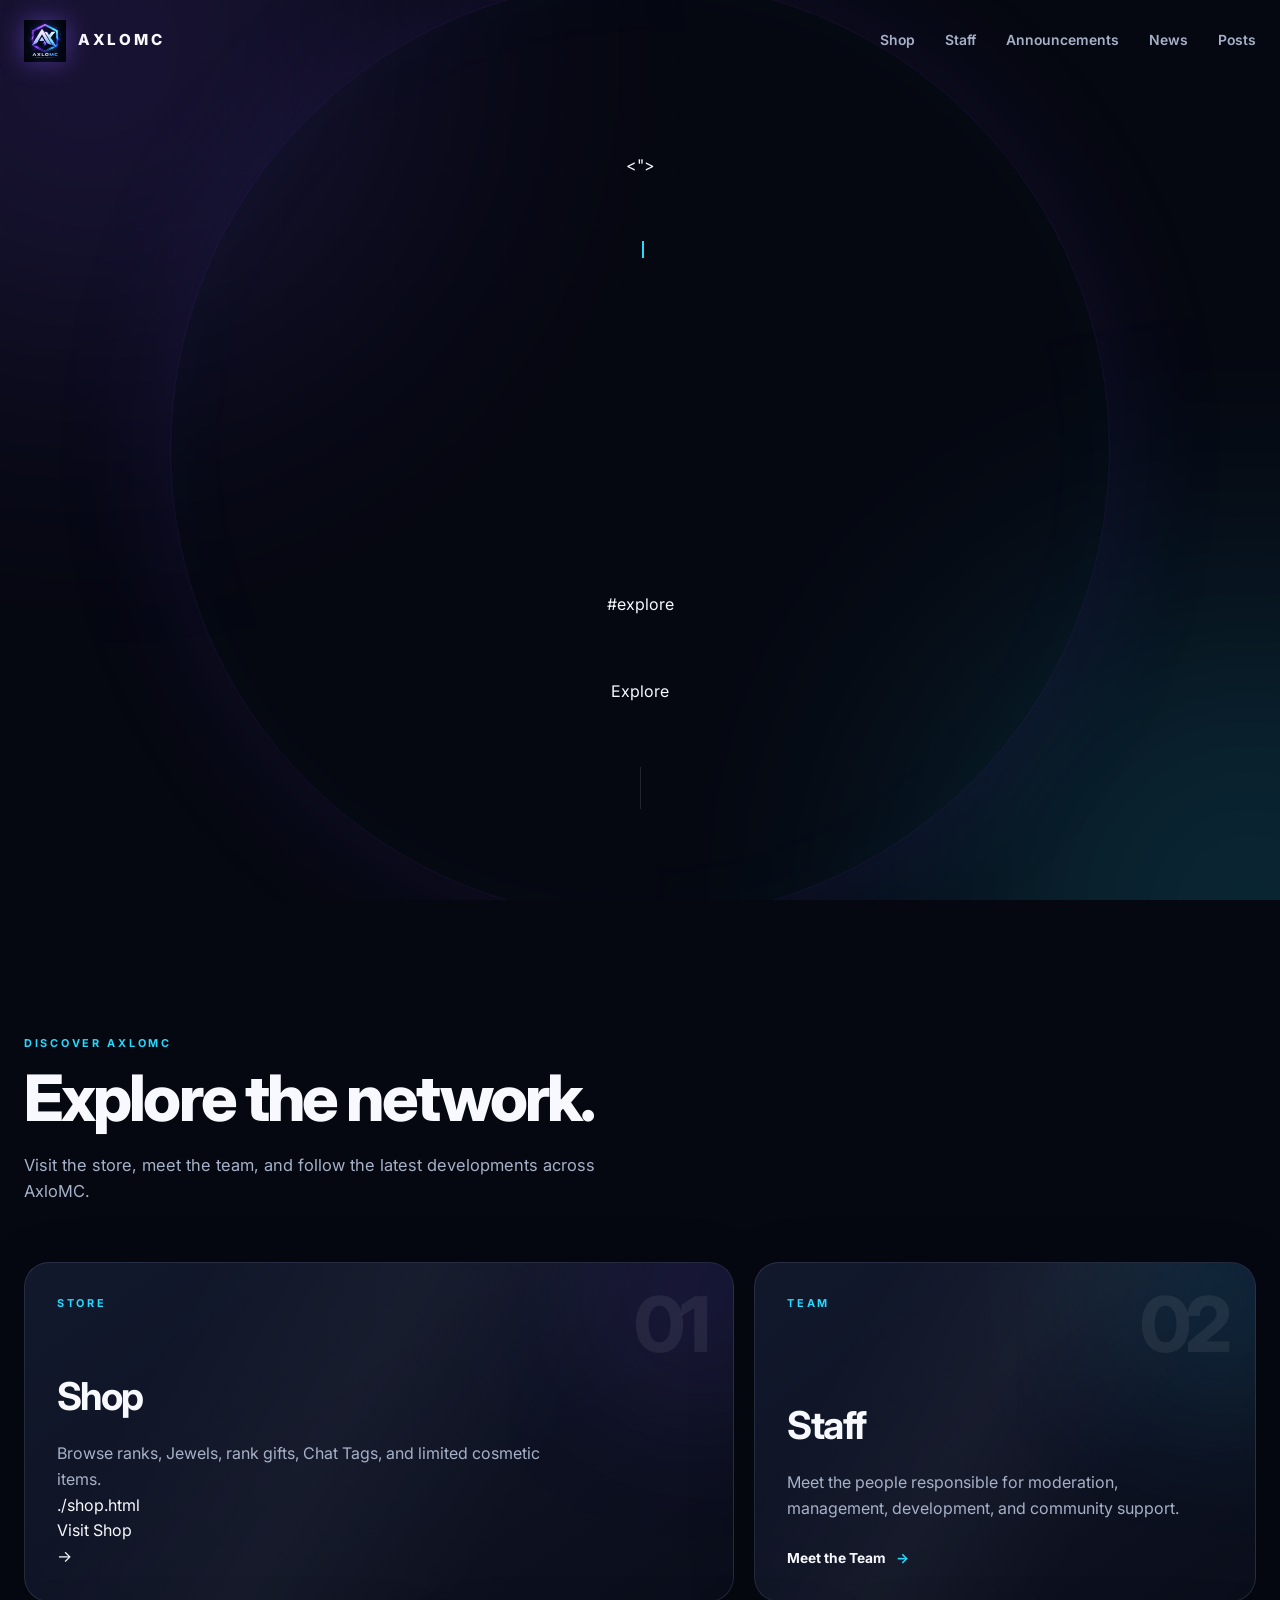
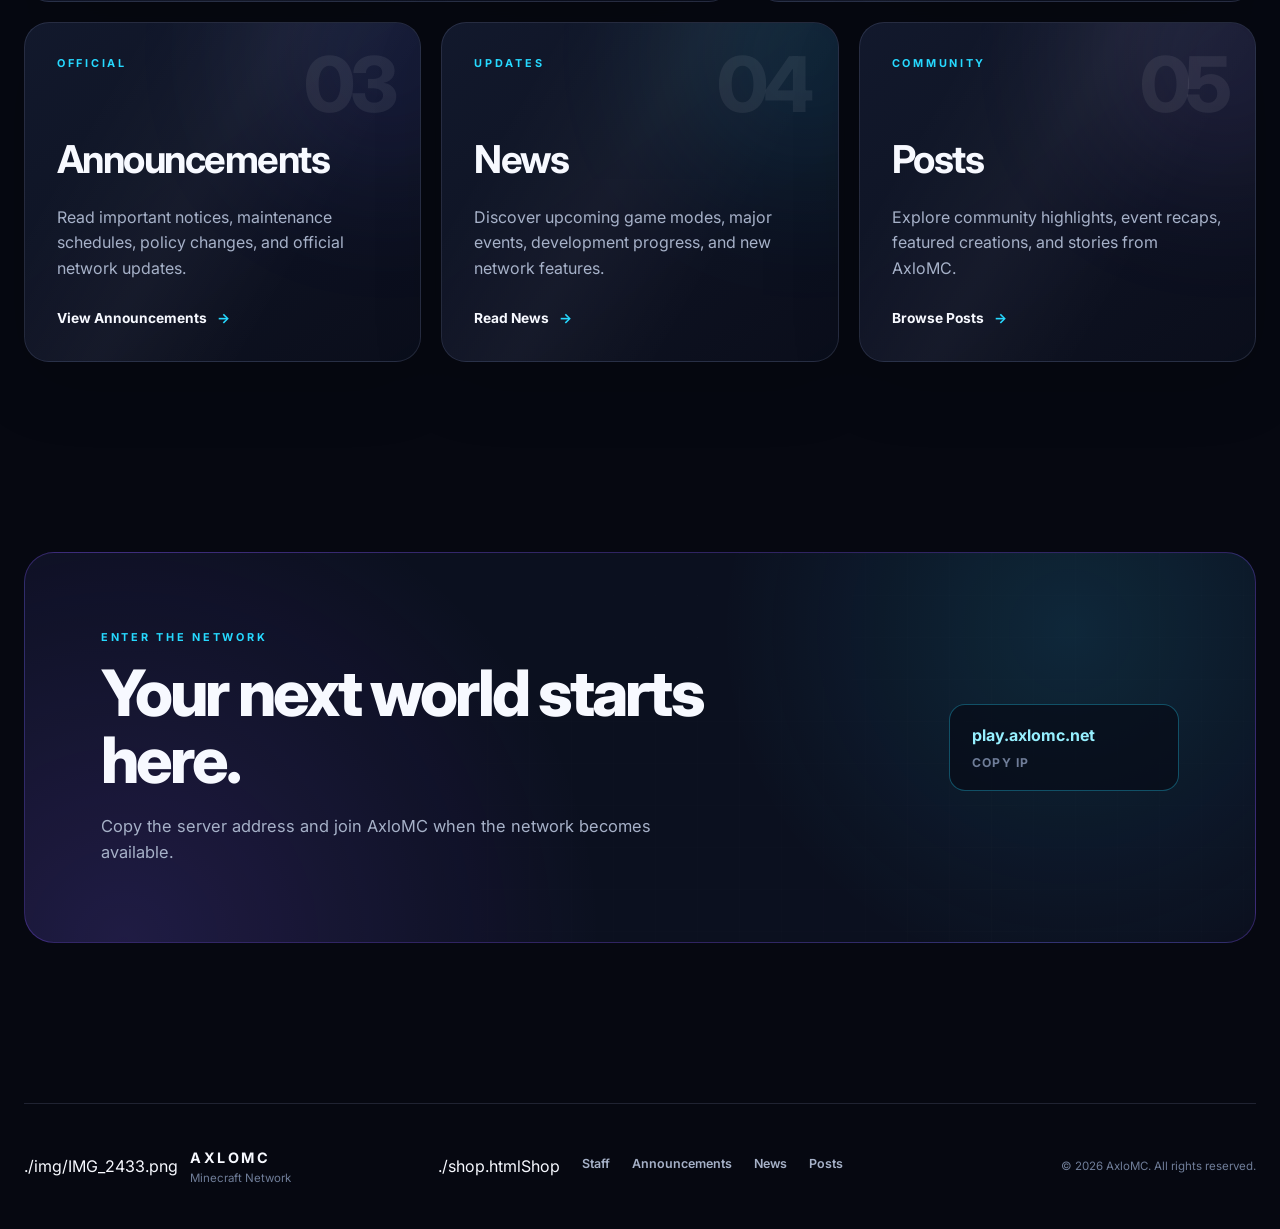
==== index.html @ ccdd3721 "Update index.html" ====
<!DOCTYPE html>
<html lang="en">
<head>
    <meta charset="UTF-8">
    <meta name="viewport" content="width=device-width, initial-scale=1.0">
    <meta name="description" content="AxloMC Minecraft Network">
    <meta name="theme-color" content="#070913">

    <title>AxloMC | Minecraft Network</title>

    <link rel="preconnect" href="https://fonts.googleapis.com">
    <link rel="preconnect" href="https://fonts.gstatic.com" crossorigin>
    <link
        href="https://fonts.googleapis.com/css2?family=Inter:wght@400;500;600;700;800&display=swap"
        rel="stylesheet"
    >

    <link rel="stylesheet" href="./style.css">
    <script src="./script.js" defer></script>
</head>

<body>
    <div class="page-background" aria-hidden="true">
        <div class="grid-background"></div>
        <div class="background-glow background-glow-purple"></div>
        <div class="background-glow background-glow-cyan"></div>
    </div>

    <header class="site-header" id="siteHeader">
        <a class="brand" href="./index.html" aria-label="AxloMC home">
            <img
                class="brand-logo"
                src="./img/IMG_2433.png"
                alt="AxloMC logo"
            >
            <span>AXLOMC</span>
        </a>

        <button
            class="menu-button"
            id="menuButton"
            type="button"
            aria-label="Open navigation"
            aria-expanded="false"
            aria-controls="mainNavigation"
        >
            <span></span>
            <span></span>
            <span></span>
        </button>

        <nav
            class="main-navigation"
            id="mainNavigation"
            aria-label="Main navigation"
        >
            <a href="./shop.html">Shop</a>
            <a href="#staff">Staff</a>
            <a href="#announcements">Announcements</a>
            <a href="#news">News</a>
            <a href="#posts">Posts</a>
        </nav>
    </header>

    <main>
        <section class="hero-section" id="home">
            <div
                class="hero-decoration hero-decoration-large"
                aria-hidden="true"
            ></div>

            <"></span>
                    <span
                        class="typewriter-cursor"
                        id="typewriterCursor"
                        aria-hidden="true"
                    ></span>
                </div>

                <div class="server-address" id="serverAddress">
                    <span>SERVER ADDRESS</span>
                    <strong>play.axlomc.net</strong>
                </div>

                <div class="hero-buttons" id="heroButtons">
                    <button
                        class="button primary-button"
                        id="copyIpButton"
                        type="button"
                    >
                        <span id="copyIpButtonText">Copy Server IP</span>
                    </button>

                    https://discord.gg/
                        Discord
                    </a>

                    https://www.youtube.com/
                        YouTube
                    </a>
                </div>

                #explore
                    <span>Explore</span>
                    <span class="scroll-line" aria-hidden="true"></span>
                </a>
            </div>
        </section>

        <section class="explore-section" id="explore">
            <div class="section-heading reveal">
                <p class="section-label">DISCOVER AXLOMC</p>
                <h2>Explore the network.</h2>
                <p>
                    Visit the store, meet the team, and follow the latest
                    developments across AxloMC.
                </p>
            </div>

            <div class="card-grid">
                <article class="feature-card shop-card reveal" id="shop">
                    <span class="card-number">01</span>

                    <div class="card-content">
                        <p class="card-label">STORE</p>
                        <h3>Shop</h3>

                        <p>
                            Browse ranks, Jewels, rank gifts, Chat Tags,
                            and limited cosmetic items.
                        </p>

                        ./shop.html
                            <span>Visit Shop</span>
                            <span aria-hidden="true">→</span>
                        </a>
                    </div>
                </article>

                <article class="feature-card staff-card reveal" id="staff">
                    <span class="card-number">02</span>

                    <div class="card-content">
                        <p class="card-label">TEAM</p>
                        <h3>Staff</h3>

                        <p>
                            Meet the people responsible for moderation,
                            management, development, and community support.
                        </p>

                        <a class="card-link" href="#">
                            <span>Meet the Team</span>
                            <span aria-hidden="true">→</span>
                        </a>
                    </div>
                </article>

                <article
                    class="feature-card announcement-card reveal"
                    id="announcements"
                >
                    <span class="card-number">03</span>

                    <div class="card-content">
                        <p class="card-label">OFFICIAL</p>
                        <h3>Announcements</h3>

                        <p>
                            Read important notices, maintenance schedules,
                            policy changes, and official network updates.
                        </p>

                        <a class="card-link" href="#">
                            <span>View Announcements</span>
                            <span aria-hidden="true">→</span>
                        </a>
                    </div>
                </article>

                <article class="feature-card news-card reveal" id="news">
                    <span class="card-number">04</span>

                    <div class="card-content">
                        <p class="card-label">UPDATES</p>
                        <h3>News</h3>

                        <p>
                            Discover upcoming game modes, major events,
                            development progress, and new network features.
                        </p>

                        <a class="card-link" href="#">
                            <span>Read News</span>
                            <span aria-hidden="true">→</span>
                        </a>
                    </div>
                </article>

                <article class="feature-card posts-card reveal" id="posts">
                    <span class="card-number">05</span>

                    <div class="card-content">
                        <p class="card-label">COMMUNITY</p>
                        <h3>Posts</h3>

                        <p>
                            Explore community highlights, event recaps,
                            featured creations, and stories from AxloMC.
                        </p>

                        <a class="card-link" href="#">
                            <span>Browse Posts</span>
                            <span aria-hidden="true">→</span>
                        </a>
                    </div>
                </article>
            </div>
        </section>

        <section class="join-section">
            <div class="join-panel reveal">
                <div class="join-content">
                    <p class="section-label">ENTER THE NETWORK</p>

                    <h2>Your next world starts here.</h2>

                    <p>
                        Copy the server address and join AxloMC when the
                        network becomes available.
                    </p>
                </div>

                <button
                    class="join-copy-button"
                    id="joinCopyButton"
                    type="button"
                >
                    <span class="join-address">play.axlomc.net</span>
                    <span class="join-copy-label" id="joinCopyLabel">
                        Copy IP
                    </span>
                </button>
            </div>
        </section>
    </main>

    <footer class="site-footer">
        <div class="footer-brand">
            ./img/IMG_2433.png

            <div>
                <strong>AXLOMC</strong>
                <span>Minecraft Network</span>
            </div>
        </div>

        <nav
            class="footer-navigation"
            aria-label="Footer navigation"
        >
            ./shop.htmlShop</a>
            <a href="#">Staff</a>
            <a href="#">Announcements</a>
            <a href="#">News</a>
            <a href="#">Posts</a>
        </nav>

        <p class="copyright">
            © <span id="currentYear"></span> AxloMC. All rights reserved.
        </p>
    </footer>

    <div
        class="toast"
        id="toast"
        role="status"
        aria-live="polite"
        aria-atomic="true"
    >
        Server IP copied.
    </div>
</body>
</html>
---- style.css ----
:root {
    --background: #060811;
    --surface: rgba(14, 19, 35, 0.78);
    --border: rgba(166, 181, 220, 0.16);
    --border-bright: rgba(139, 99, 255, 0.58);
    --text: #f7f9ff;
    --text-secondary: #a6b1c8;
    --text-muted: #6f7d98;
    --purple: #8658ff;
    --purple-light: #b197ff;
    --cyan: #26d9ff;
    --cyan-light: #96f0ff;
    --success: #76efc1;
    --header-height: 82px;
    --content-width: 1240px;
    --transition: 220ms ease;
}

* {
    box-sizing: border-box;
    margin: 0;
    padding: 0;
}

html {
    scroll-behavior: smooth;
    scroll-padding-top: calc(var(--header-height) + 24px);
}

body {
    min-width: 320px;
    min-height: 100vh;
    overflow-x: hidden;
    color: var(--text);
    background: var(--background);
    font-family: "Inter", system-ui, -apple-system, BlinkMacSystemFont, "Segoe UI", sans-serif;
    line-height: 1.6;
    text-rendering: optimizeLegibility;
    -webkit-font-smoothing: antialiased;
}

body.menu-open {
    overflow: hidden;
}

a {
    color: inherit;
    text-decoration: none;
}

button {
    color: inherit;
    font: inherit;
}

button,
a {
    -webkit-tap-highlight-color: transparent;
}

img {
    display: block;
    max-width: 100%;
}

.page-background {
    position: fixed;
    inset: 0;
    z-index: -10;
    overflow: hidden;
    pointer-events: none;
}

.grid-background {
    position: absolute;
    inset: 0;
    opacity: 0.17;
    background-image:
        linear-gradient(
            rgba(255, 255, 255, 0.035) 1px,
            transparent 1px
        ),
        linear-gradient(
            90deg,
            rgba(255, 255, 255, 0.035) 1px,
            transparent 1px
        );
    background-size: 56px 56px;
    mask-image: linear-gradient(to bottom, black, transparent 95%);
    -webkit-mask-image: linear-gradient(to bottom, black, transparent 95%);
}

.background-glow {
    position: absolute;
    width: 620px;
    height: 620px;
    border-radius: 50%;
    opacity: 0.17;
    filter: blur(140px);
}

.background-glow-purple {
    top: -260px;
    left: -220px;
    background: var(--purple);
}

.background-glow-cyan {
    right: -280px;
    bottom: -320px;
    background: var(--cyan);
}

.site-header {
    position: fixed;
    top: 0;
    left: 0;
    z-index: 1000;
    width: 100%;
    height: var(--header-height);
    display: flex;
    align-items: center;
    justify-content: space-between;
    padding-right: max(24px, calc((100vw - var(--content-width)) / 2));
    padding-left: max(24px, calc((100vw - var(--content-width)) / 2));
    border-bottom: 1px solid transparent;
    transition:
        height var(--transition),
        background-color var(--transition),
        border-color var(--transition);
}

.site-header.scrolled {
    height: 70px;
    border-bottom-color: var(--border);
    background: rgba(6, 8, 17, 0.82);
    backdrop-filter: blur(20px);
    -webkit-backdrop-filter: blur(20px);
}

.brand {
    display: inline-flex;
    align-items: center;
    gap: 12px;
    font-size: 0.95rem;
    font-weight: 800;
    letter-spacing: 0.18em;
}

.brand-logo {
    width: 42px;
    height: 42px;
    object-fit: contain;
    filter: drop-shadow(0 0 12px rgba(134, 88, 255, 0.45));
}

.main-navigation {
    display: flex;
    align-items: center;
    gap: 30px;
}

.main-navigation a {
    position: relative;
    color: var(--text-secondary);
    font-size: 0.87rem;
    font-weight: 600;
    transition: color var(--transition);
}

.main-navigation a::after {
    content: "";
    position: absolute;
    right: 0;
    bottom: -8px;
    left: 0;
    height: 1px;
    background: linear-gradient(90deg, var(--purple), var(--cyan));
    transform: scaleX(0);
    transform-origin: right;
    transition: transform var(--transition);
}

.main-navigation a:hover,
.main-navigation a:focus-visible {
    color: var(--text);
}

.main-navigation a:hover::after,
.main-navigation a:focus-visible::after {
    transform: scaleX(1);
    transform-origin: left;
}

.menu-button {
    display: none;
    width: 44px;
    height: 44px;
    align-items: center;
    justify-content: center;
    flex-direction: column;
    gap: 6px;
    border: 1px solid var(--border);
    border-radius: 12px;
    background: rgba(14, 19, 34, 0.82);
    cursor: pointer;
}

.menu-button span {
    width: 19px;
    height: 1px;
    background: currentColor;
    transition:
        transform var(--transition),
        opacity var(--transition);
}

.menu-button.active span:nth-child(1) {
    transform: translateY(7px) rotate(45deg);
}

.menu-button.active span:nth-child(2) {
    opacity: 0;
}

.menu-button.active span:nth-child(3) {
    transform: translateY(-7px) rotate(-45deg);
}

.hero-section {
    position: relative;
    min-height: 100svh;
    display: grid;
    place-items: center;
    overflow: hidden;
    padding: calc(var(--header-height) + 40px) 24px 60px;
}

.hero-decoration {
    position: absolute;
    top: 50%;
    left: 50%;
    aspect-ratio: 1;
    border-radius: 50%;
    transform: translate(-50%, -50%);
    pointer-events: none;
}

.hero-decoration-large {
    width: min(940px, 90vw);
    border: 1px solid rgba(134, 88, 255, 0.1);
    box-shadow:
        0 0 120px rgba(83, 55, 185, 0.15),
        inset 0 0 100px rgba(38, 217, 255, 0.025);
}

.hero-decoration-small {
    width: min(650px, 72vw);
    border: 1px solid rgba(38, 217, 255, 0.08);
}

.hero-content {
    position: relative;
    z-index: 2;
    width: min(920px, 100%);
    display: flex;
    align-items: center;
    flex-direction: column;
    text-align: center;
}

.hero-logo {
    width: clamp(170px, 24vw, 270px);
    max-height: 270px;
    margin-bottom: 24px;
    object-fit: contain;
    opacity: 0;
    transform: translateY(24px) scale(0.92);
    filter:
        drop-shadow(0 0 24px rgba(134, 88, 255, 0.32))
        drop-shadow(0 0 58px rgba(38, 217, 255, 0.12));
    animation: logo-entrance 1.1s 0.15s cubic-bezier(0.16, 1, 0.3, 1) forwards;
}

@keyframes logo-entrance {
    to {
        opacity: 1;
        transform: translateY(0) scale(1);
    }
}

.hero-label {
    margin-bottom: 12px;
    color: var(--cyan-light);
    font-size: 0.72rem;
    font-weight: 700;
    letter-spacing: 0.4em;
    opacity: 0;
    transform: translateY(18px);
    animation: fade-up 0.8s 0.6s forwards;
}

.hero-content h1 {
    color: transparent;
    background: linear-gradient(
        105deg,
        #ffffff 12%,
        #c9b8ff 48%,
        #8feeff 88%
    );
    background-clip: text;
    -webkit-background-clip: text;
    font-size: clamp(3.5rem, 10vw, 7.5rem);
    font-weight: 800;
    letter-spacing: clamp(0.08em, 1.3vw, 0.18em);
    line-height: 0.95;
    opacity: 0;
    transform: translateY(18px);
    animation: fade-up 0.85s 0.72s forwards;
}

@keyframes fade-up {
    to {
        opacity: 1;
        transform: translateY(0);
    }
}

.typewriter {
    min-height: 38px;
    margin-top: 28px;
    color: var(--text-secondary);
    font-size: clamp(1rem, 2.3vw, 1.35rem);
    font-weight: 500;
    letter-spacing: 0.025em;
}

.typewriter-cursor {
    display: inline-block;
    width: 2px;
    height: 1.1em;
    margin-left: 5px;
    vertical-align: -0.12em;
    background: var(--cyan);
    animation: cursor-blink 0.78s steps(1) infinite;
}

.typewriter-cursor.hidden {
    display: none;
}

@keyframes cursor-blink {
    50% {
        opacity: 0;
    }
}

.server-address {
    display: flex;
    align-items: center;
    gap: 12px;
    margin-top: 26px;
    padding: 10px 16px;
    border: 1px solid var(--border);
    border-radius: 999px;
    background: rgba(13, 18, 32, 0.64);
    opacity: 0;
    transform: translateY(18px);
    transition:
        opacity 700ms ease,
        transform 700ms ease;
}

.server-address.visible {
    opacity: 1;
    transform: translateY(0);
}

.server-address span {
    color: var(--text-muted);
    font-size: 0.63rem;
    font-weight: 700;
    letter-spacing: 0.16em;
}

.server-address strong {
    color: var(--cyan-light);
    font-size: 0.84rem;
    letter-spacing: 0.05em;
}

.hero-buttons {
    display: flex;
    flex-wrap: wrap;
    justify-content: center;
    gap: 13px;
    margin-top: 28px;
    opacity: 0;
    transform: translateY(24px) scale(0.97);
    transition:
        opacity 750ms ease,
        transform 750ms cubic-bezier(0.16, 1, 0.3, 1);
}

.hero-buttons.visible {
    opacity: 1;
    transform: translateY(0) scale(1);
}

.button {
    min-width: 150px;
    min-height: 50px;
    display: inline-flex;
    align-items: center;
    justify-content: center;
    padding: 13px 24px;
    border: 1px solid transparent;
    border-radius: 13px;
    font-size: 0.88rem;
    font-weight: 700;
    letter-spacing: 0.025em;
    cursor: pointer;
    transition:
        transform var(--transition),
        border-color var(--transition),
        background var(--transition),
        box-shadow var(--transition);
}

.button:hover {
    transform: translateY(-3px);
}

.button:active {
    transform: translateY(-1px) scale(0.98);
}

.primary-button {
    background: linear-gradient(
        125deg,
        var(--purple),
        #6b78ff 55%,
        var(--cyan)
    );
    box-shadow:
        0 12px 36px rgba(97, 72, 225, 0.24),
        inset 0 1px 0 rgba(255, 255, 255, 0.2);
}

.primary-button:hover {
    box-shadow:
        0 16px 42px rgba(97, 72, 225, 0.36),
        0 0 26px rgba(38, 217, 255, 0.12);
}

.primary-button.copied {
    color: #061810;
    background: linear-gradient(125deg, #2cbf91, var(--success));
}

.secondary-button {
    border-color: var(--border);
    background: rgba(14, 19, 34, 0.7);
    backdrop-filter: blur(12px);
    -webkit-backdrop-filter: blur(12px);
}

.secondary-button:hover {
    border-color: rgba(134, 88, 255, 0.55);
    background: rgba(24, 30, 52, 0.88);
    box-shadow: 0 12px 38px rgba(67, 43, 148, 0.16);
}

.scroll-indicator {
    display: flex;
    align-items: center;
    flex-direction: column;
    gap: 10px;
    margin-top: 54px;
    color: var(--text-muted);
    font-size: 0.65rem;
    font-weight: 700;
    letter-spacing: 0.25em;
    text-transform: uppercase;
    opacity: 0;
    transform: translateY(18px);
    animation: fade-up 0.8s 3.8s forwards;
}

.scroll-line {
    position: relative;
    width: 1px;
    height: 42px;
    overflow: hidden;
    background: rgba(255, 255, 255, 0.12);
}

.scroll-line::after {
    content: "";
    position: absolute;
    top: -100%;
    left: 0;
    width: 100%;
    height: 70%;
    background: linear-gradient(
        to bottom,
        transparent,
        var(--cyan),
        transparent
    );
    animation: scroll-line 1.8s ease-in-out infinite;
}

@keyframes scroll-line {
    to {
        top: 150%;
    }
}

.explore-section,
.join-section {
    width: min(var(--content-width), calc(100% - 48px));
    margin: 0 auto;
    padding: 120px 0;
}

.explore-section {
    padding-top: 135px;
}

.section-heading {
    max-width: 700px;
    margin-bottom: 58px;
}

.section-label,
.card-label {
    color: var(--cyan);
    font-size: 0.68rem;
    font-weight: 700;
    letter-spacing: 0.25em;
}

.section-heading h2,
.join-content h2 {
    margin-top: 12px;
    font-size: clamp(2.3rem, 5vw, 4.5rem);
    font-weight: 800;
    letter-spacing: -0.045em;
    line-height: 1.05;
}

.section-heading > p:last-child,
.join-content > p:last-child {
    max-width: 620px;
    margin-top: 20px;
    color: var(--text-secondary);
    font-size: 1.03rem;
}

.card-grid {
    display: grid;
    grid-template-columns: repeat(12, 1fr);
    gap: 20px;
}

.feature-card {
    position: relative;
    min-height: 340px;
    display: flex;
    overflow: hidden;
    padding: 32px;
    border: 1px solid var(--border);
    border-radius: 25px;
    background:
        linear-gradient(
            145deg,
            rgba(20, 27, 49, 0.8),
            rgba(10, 14, 27, 0.85)
        ),
        var(--surface);
    box-shadow: 0 20px 70px rgba(0, 0, 0, 0.16);
    transition:
        transform 350ms cubic-bezier(0.16, 1, 0.3, 1),
        border-color 350ms ease,
        box-shadow 350ms ease;
}

.feature-card::before {
    content: "";
    position: absolute;
    top: -80px;
    right: -80px;
    width: 220px;
    height: 220px;
    border-radius: 50%;
    background: var(--card-glow, var(--purple));
    filter: blur(85px);
    opacity: 0.15;
    transition:
        opacity 350ms ease,
        transform 350ms ease;
}

.feature-card::after {
    content: "";
    position: absolute;
    inset: 0;
    border-radius: inherit;
    background: linear-gradient(
        120deg,
        transparent 20%,
        rgba(255, 255, 255, 0.035),
        transparent 70%
    );
    pointer-events: none;
}

.feature-card:hover {
    transform: translateY(-8px);
    border-color: var(--border-bright);
    box-shadow:
        0 30px 90px rgba(0, 0, 0, 0.24),
        0 0 36px rgba(105, 69, 224, 0.1);
}

.feature-card:hover::before {
    opacity: 0.25;
    transform: scale(1.15);
}

.shop-card {
    --card-glow: var(--purple);
    grid-column: span 7;
}

.staff-card {
    --card-glow: var(--cyan);
    grid-column: span 5;
}

.announcement-card {
    --card-glow: #6f79ff;
    grid-column: span 4;
}

.news-card {
    --card-glow: var(--cyan);
    grid-column: span 4;
}

.posts-card {
    --card-glow: var(--purple-light);
    grid-column: span 4;
}

.card-number {
    position: absolute;
    top: 24px;
    right: 28px;
    color: rgba(255, 255, 255, 0.07);
    font-size: 4.8rem;
    font-weight: 800;
    letter-spacing: -0.07em;
    line-height: 1;
}

.card-content {
    position: relative;
    z-index: 1;
    width: 100%;
    display: flex;
    align-items: flex-start;
    flex-direction: column;
}

.card-content h3 {
    margin-top: auto;
    font-size: clamp(1.8rem, 3vw, 2.6rem);
    letter-spacing: -0.04em;
}

.card-content > p:not(.card-label) {
    max-width: 500px;
    margin-top: 14px;
    color: var(--text-secondary);
}

.card-link {
    display: inline-flex;
    align-items: center;
    gap: 10px;
    margin-top: 26px;
    font-size: 0.86rem;
    font-weight: 700;
}

.card-link span:last-child {
    color: var(--cyan);
    transition: transform var(--transition);
}

.card-link:hover span:last-child {
    transform: translateX(5px);
}

.join-section {
    padding-top: 70px;
}

.join-panel {
    position: relative;
    display: flex;
    align-items: center;
    justify-content: space-between;
    gap: 50px;
    overflow: hidden;
    padding: clamp(36px, 7vw, 76px);
    border: 1px solid rgba(134, 88, 255, 0.3);
    border-radius: 30px;
    background:
        radial-gradient(
            circle at 85% 20%,
            rgba(38, 217, 255, 0.12),
            transparent 32%
        ),
        radial-gradient(
            circle at 8% 100%,
            rgba(134, 88, 255, 0.17),
            transparent 40%
        ),
        rgba(13, 18, 34, 0.88);
}

.join-panel::before {
    content: "";
    position: absolute;
    inset: 0;
    opacity: 0.12;
    background-image:
        linear-gradient(
            rgba(255, 255, 255, 0.09) 1px,
            transparent 1px
        ),
        linear-gradient(
            90deg,
            rgba(255, 255, 255, 0.09) 1px,
            transparent 1px
        );
    background-size: 42px 42px;
    mask-image: linear-gradient(90deg, transparent, black);
    -webkit-mask-image: linear-gradient(90deg, transparent, black);
}

.join-content,
.join-copy-button {
    position: relative;
    z-index: 1;
}

.join-content {
    max-width: 690px;
}

.join-copy-button {
    min-width: 230px;
    display: flex;
    align-items: flex-start;
    flex-direction: column;
    gap: 4px;
    padding: 18px 22px;
    border: 1px solid rgba(38, 217, 255, 0.32);
    border-radius: 16px;
    background: rgba(7, 12, 24, 0.72);
    cursor: pointer;
    transition:
        transform var(--transition),
        border-color var(--transition),
        box-shadow var(--transition);
}

.join-copy-button:hover {
    transform: translateY(-4px);
    border-color: var(--cyan);
    box-shadow: 0 18px 50px rgba(38, 217, 255, 0.1);
}

.join-address {
    color: var(--cyan-light);
    font-size: 1rem;
    font-weight: 700;
}

.join-copy-label {
    color: var(--text-muted);
    font-size: 0.76rem;
    font-weight: 700;
    letter-spacing: 0.1em;
    text-transform: uppercase;
}

.site-footer {
    width: min(var(--content-width), calc(100% - 48px));
    display: grid;
    grid-template-columns: 1fr auto 1fr;
    align-items: center;
    gap: 30px;
    margin: 40px auto 0;
    padding: 42px 0;
    border-top: 1px solid var(--border);
}

.footer-brand {
    display: inline-flex;
    align-items: center;
    gap: 12px;
}

.footer-brand img {
    width: 44px;
    height: 44px;
    object-fit: contain;
}

.footer-brand div {
    display: flex;
    flex-direction: column;
}

.footer-brand strong {
    font-size: 0.9rem;
    letter-spacing: 0.18em;
}

.footer-brand span,
.copyright {
    color: var(--text-muted);
    font-size: 0.72rem;
}

.footer-navigation {
    display: flex;
    flex-wrap: wrap;
    justify-content: center;
    gap: 22px;
}

.footer-navigation a {
    color: var(--text-secondary);
    font-size: 0.78rem;
    font-weight: 600;
    transition: color var(--transition);
}

.footer-navigation a:hover {
    color: var(--cyan-light);
}

.copyright {
    justify-self: end;
    text-align: right;
}

.toast {
    position: fixed;
    right: 24px;
    bottom: 24px;
    z-index: 2000;
    padding: 14px 18px;
    border: 1px solid rgba(118, 239, 193, 0.36);
    border-radius: 13px;
    color: var(--success);
    background: rgba(8, 24, 19, 0.94);
    box-shadow: 0 18px 50px rgba(0, 0, 0, 0.28);
    font-size: 0.84rem;
    font-weight: 700;
    opacity: 0;
    pointer-events: none;
    transform: translateY(20px);
    transition:
        opacity var(--transition),
        transform var(--transition);
}

.toast.visible {
    opacity: 1;
    transform: translateY(0);
}

.reveal {
    opacity: 0;
    transform: translateY(38px);
    transition:
        opacity 800ms ease,
        transform 800ms cubic-bezier(0.16, 1, 0.3, 1);
}

.reveal.visible {
    opacity: 1;
    transform: translateY(0);
}

:focus-visible {
    outline: 2px solid var(--cyan);
    outline-offset: 4px;
}

@media (max-width: 960px) {
    .shop-card,
    .staff-card {
        grid-column: span 6;
    }

    .announcement-card,
    .news-card,
    .posts-card {
        grid-column: span 4;
    }

    .join-panel {
        align-items: flex-start;
        flex-direction: column;
    }

    .site-footer {
        grid-template-columns: 1fr;
        justify-items: center;
        text-align: center;
    }

    .copyright {
        justify-self: center;
        text-align: center;
    }
}

@media (max-width: 760px) {
    :root {
        --header-height: 72px;
    }

    .site-header {
        padding: 0 18px;
    }

    .menu-button {
        display: flex;
    }

    .main-navigation {
        position: fixed;
        top: 72px;
        right: 14px;
        left: 14px;
        display: flex;
        align-items: stretch;
        flex-direction: column;
        gap: 0;
        padding: 14px;
        border: 1px solid var(--border);
        border-radius: 18px;
        background: rgba(8, 11, 22, 0.96);
        box-shadow: 0 24px 70px rgba(0, 0, 0, 0.38);
        backdrop-filter: blur(22px);
        -webkit-backdrop-filter: blur(22px);
        opacity: 0;
        pointer-events: none;
        transform: translateY(-12px) scale(0.98);
        transition:
            opacity var(--transition),
            transform var(--transition);
    }

    .main-navigation.open {
        opacity: 1;
        pointer-events: auto;
        transform: translateY(0) scale(1);
    }

    .main-navigation a {
        padding: 15px;
        border-radius: 10px;
    }

    .main-navigation a::after {
        display: none;
    }

    .main-navigation a:hover {
        background: rgba(134, 88, 255, 0.1);
    }

    .hero-section {
        padding-right: 18px;
        padding-left: 18px;
    }

    .hero-decoration-large {
        width: 115vw;
    }

    .hero-decoration-small {
        width: 87vw;
    }

    .server-address {
        align-items: flex-start;
        flex-direction: column;
        gap: 3px;
        border-radius: 14px;
        text-align: left;
    }

    .hero-buttons {
        width: min(100%, 420px);
        flex-direction: column;
    }

    .button {
        width: 100%;
    }

    .explore-section,
    .join-section {
        width: min(100% - 32px, var(--content-width));
        padding: 90px 0;
    }

    .card-grid {
        grid-template-columns: 1fr;
    }

    .shop-card,
    .staff-card,
    .announcement-card,
    .news-card,
    .posts-card {
        grid-column: auto;
    }

    .feature-card {
        min-height: 310px;
        padding: 26px;
    }

    .join-panel {
        padding: 34px 24px;
        border-radius: 24px;
    }

    .join-copy-button {
        width: 100%;
        min-width: 0;
    }

    .site-footer {
        width: calc(100% - 32px);
    }

    .footer-navigation {
        gap: 15px;
    }

    .toast {
        right: 16px;
        bottom: 16px;
        left: 16px;
        text-align: center;
    }
}

@media (max-width: 420px) {
    .brand {
        font-size: 0.82rem;
    }

    .hero-content h1 {
        letter-spacing: 0.07em;
    }

    .hero-label {
        letter-spacing: 0.26em;
    }

    .typewriter {
        min-height: 62px;
    }

    .scroll-indicator {
        margin-top: 38px;
    }
}

@media (prefers-reduced-motion: reduce) {
    html {
        scroll-behavior: auto;
    }

    *,
    *::before,
    *::after {
        animation-duration: 0.01ms !important;
        animation-iteration-count: 1 !important;
        transition-duration: 0.01ms !important;
    }

    .hero-logo,
    .hero-label,
    .hero-content h1,
    .scroll-indicator,
    .server-address,
    .hero-buttons,
    .reveal {
        opacity: 1;
        transform: none;
    }
}
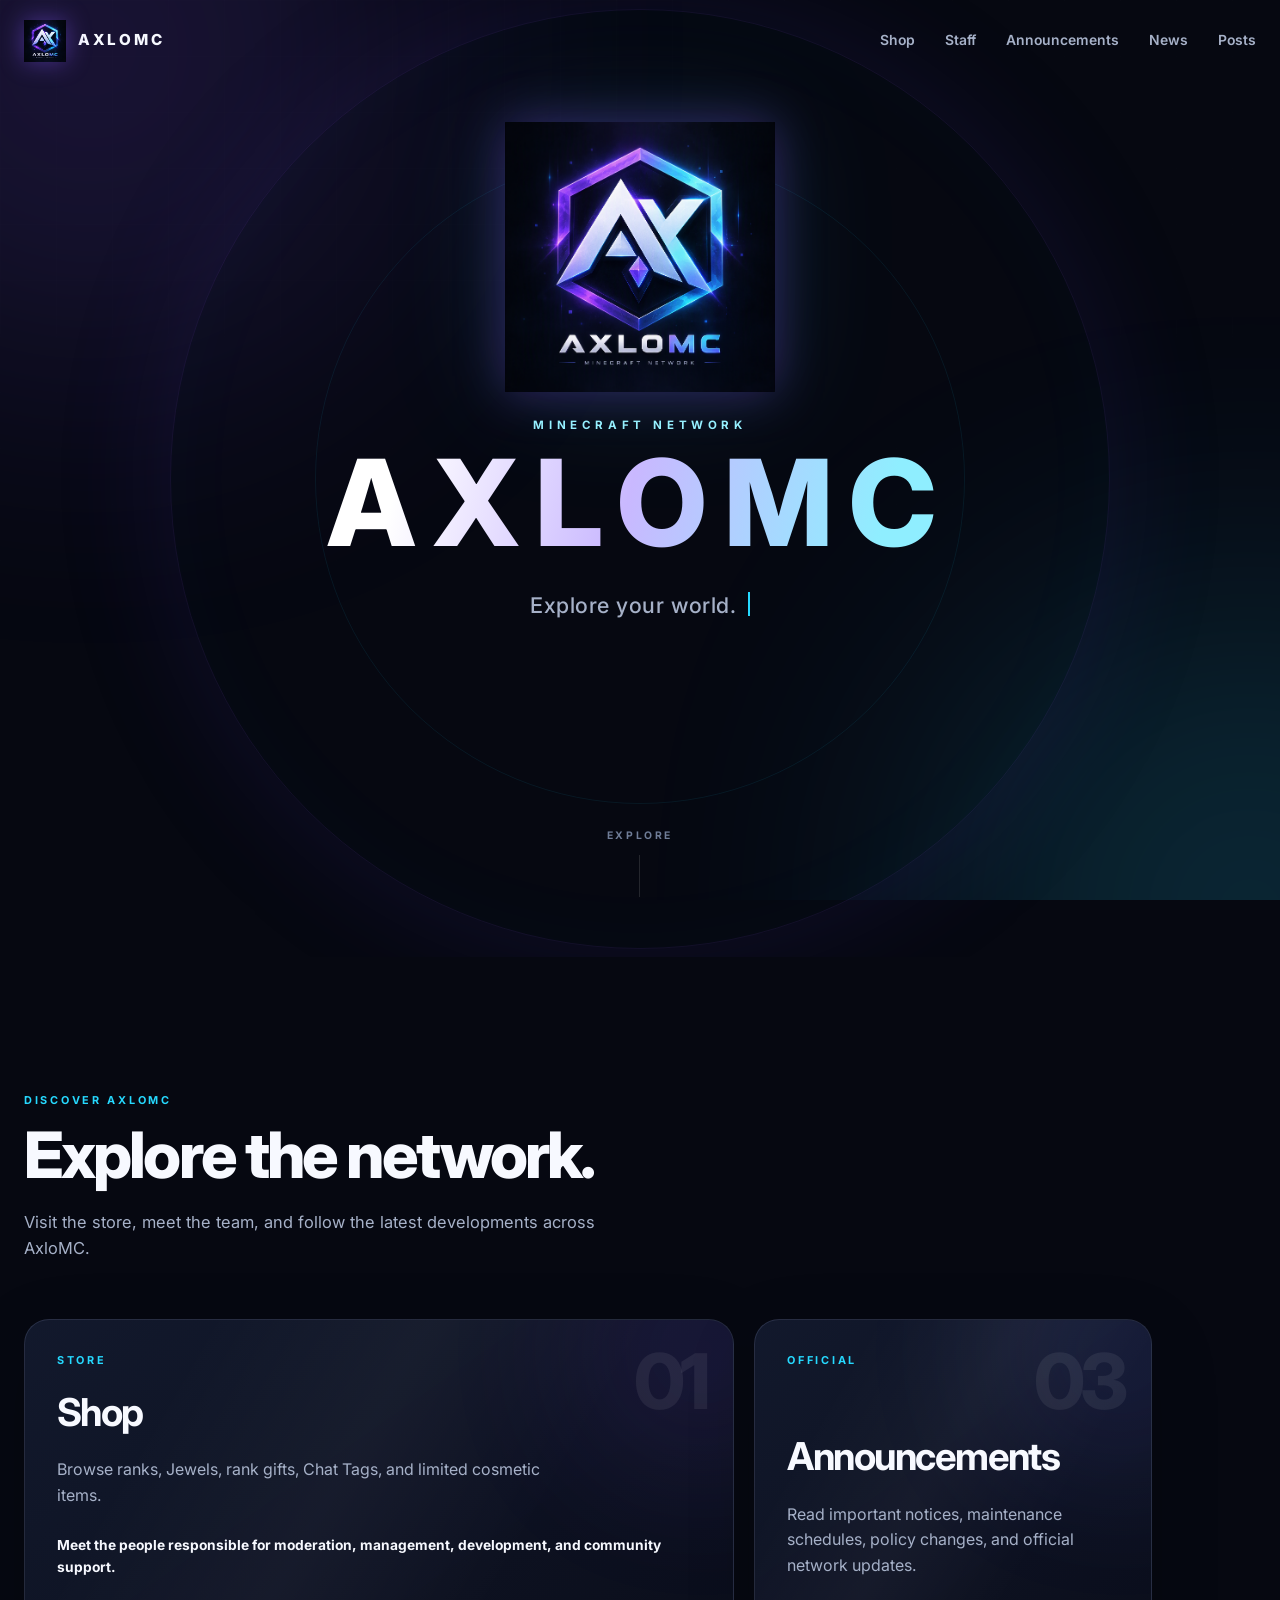
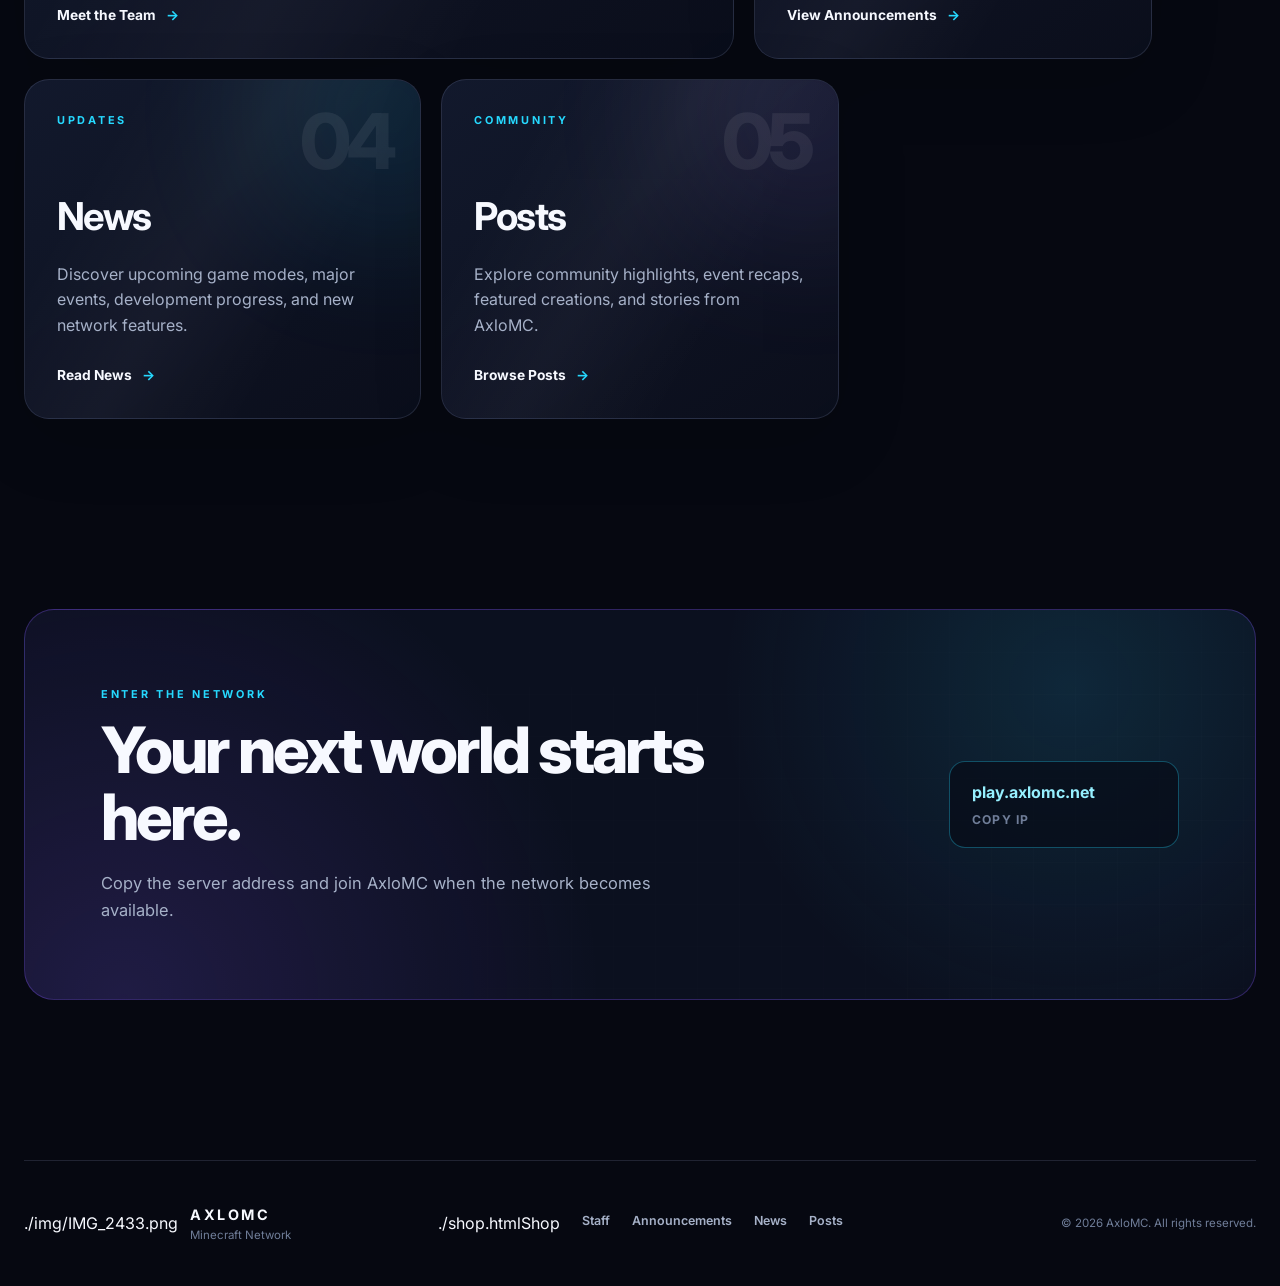
==== commit 7a4f35eb: "Update index.html" ====
--- a/index.html
+++ b/index.html
@@ -69,7 +69,24 @@
                 aria-hidden="true"
             ></div>
 
-            <"></span>
+            <div
+                class="hero-decoration hero-decoration-small"
+                aria-hidden="true"
+            ></div>
+
+            <div class="hero-content">
+                <img
+                    class="hero-logo"
+                    src="./img/IMG_2433.png"
+                    alt="AxloMC logo"
+                >
+
+                <p class="hero-label">MINECRAFT NETWORK</p>
+
+                <h1>AXLOMC</h1>
+
+                <div class="typewriter" aria-live="polite">
+                    <span id="typewriterText"></span>
                     <span
                         class="typewriter-cursor"
                         id="typewriterCursor"
@@ -79,7 +96,7 @@
 
                 <div class="server-address" id="serverAddress">
                     <span>SERVER ADDRESS</span>
-                    <strong>play.axlomc.net</strong>
+                    <strong>COMING SOON</strong>
                 </div>
 
                 <div class="hero-buttons" id="heroButtons">
@@ -91,16 +108,26 @@
                         <span id="copyIpButtonText">Copy Server IP</span>
                     </button>
 
-                    https://discord.gg/
+                    <a
+                        class="button secondary-button"
+                        href="https://discord.gg/"
+                        target="_blank"
+                        rel="noopener noreferrer"
+                    >
                         Discord
                     </a>
 
-                    https://www.youtube.com/
+                    <a
+                        class="button secondary-button"
+                        href="https://www.youtube.com/"
+                        target="_blank"
+                        rel="noopener noreferrer"
+                    >
                         YouTube
                     </a>
                 </div>
 
-                #explore
+                <a class="scroll-indicator" href="#explore">
                     <span>Explore</span>
                     <span class="scroll-line" aria-hidden="true"></span>
                 </a>
@@ -110,7 +137,9 @@
         <section class="explore-section" id="explore">
             <div class="section-heading reveal">
                 <p class="section-label">DISCOVER AXLOMC</p>
+
                 <h2>Explore the network.</h2>
+
                 <p>
                     Visit the store, meet the team, and follow the latest
                     developments across AxloMC.
@@ -123,6 +152,7 @@
 
                     <div class="card-content">
                         <p class="card-label">STORE</p>
+
                         <h3>Shop</h3>
 
                         <p>
@@ -130,21 +160,8 @@
                             and limited cosmetic items.
                         </p>
 
-                        ./shop.html
-                            <span>Visit Shop</span>
-                            <span aria-hidden="true">→</span>
-                        </a>
-                    </div>
-                </article>
-
-                <article class="feature-card staff-card reveal" id="staff">
-                    <span class="card-number">02</span>
-
-                    <div class="card-content">
-                        <p class="card-label">TEAM</p>
-                        <h3>Staff</h3>
-
-                        <p>
+                        <a class="card-link" href="./shop.html">
+                                       <p>
                             Meet the people responsible for moderation,
                             management, development, and community support.
                         </p>
@@ -164,6 +181,7 @@
 
                     <div class="card-content">
                         <p class="card-label">OFFICIAL</p>
+
                         <h3>Announcements</h3>
 
                         <p>
@@ -183,6 +201,7 @@
 
                     <div class="card-content">
                         <p class="card-label">UPDATES</p>
+
                         <h3>News</h3>
 
                         <p>
@@ -202,6 +221,7 @@
 
                     <div class="card-content">
                         <p class="card-label">COMMUNITY</p>
+
                         <h3>Posts</h3>
 
                         <p>
@@ -237,6 +257,7 @@
                     type="button"
                 >
                     <span class="join-address">play.axlomc.net</span>
+
                     <span class="join-copy-label" id="joinCopyLabel">
                         Copy IP
                     </span>
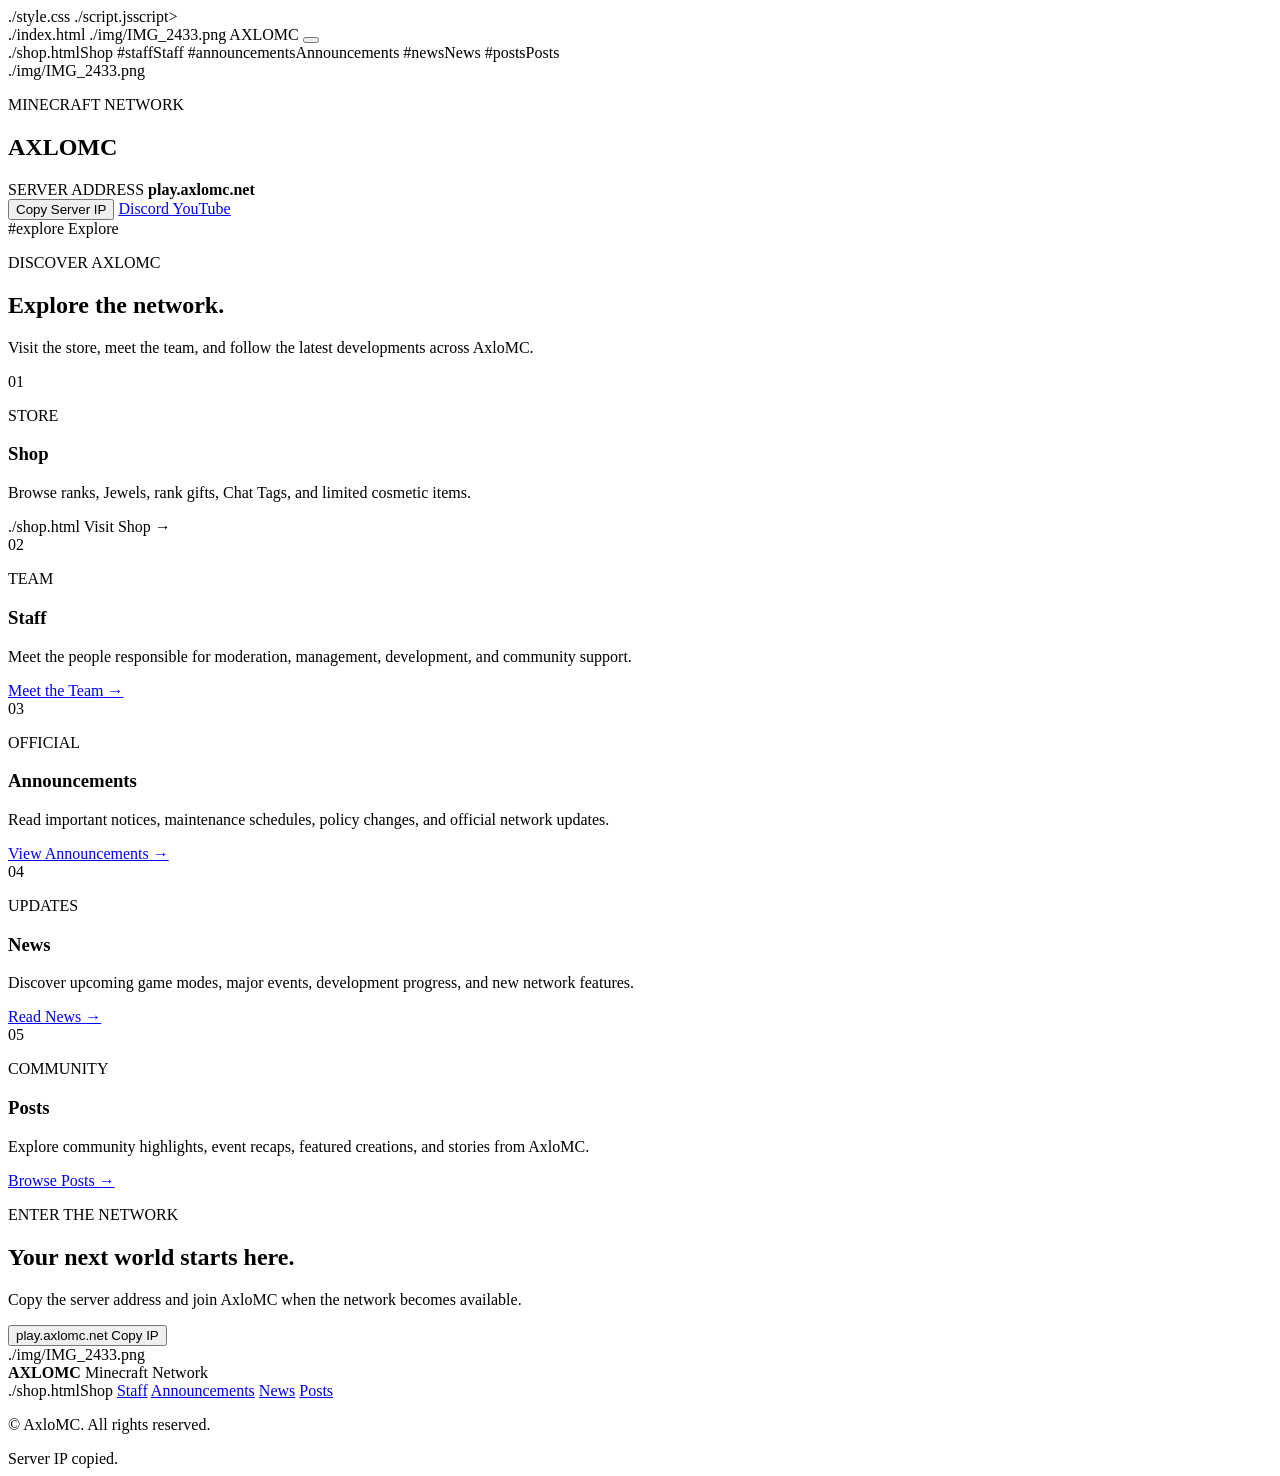
==== commit 38610e5a: "Update index.html" ====
--- a/index.html
+++ b/index.html
@@ -15,8 +15,8 @@
         rel="stylesheet"
     >
 
-    <link rel="stylesheet" href="./style.css">
-    <script src="./script.js" defer></script>
+    ./style.css
+    ./script.jsscript>
 </head>
 
 <body>
@@ -27,12 +27,8 @@
     </div>
 
     <header class="site-header" id="siteHeader">
-        <a class="brand" href="./index.html" aria-label="AxloMC home">
-            <img
-                class="brand-logo"
-                src="./img/IMG_2433.png"
-                alt="AxloMC logo"
-            >
+        ./index.html
+            ./img/IMG_2433.png
             <span>AXLOMC</span>
         </a>
 
@@ -54,11 +50,11 @@
             id="mainNavigation"
             aria-label="Main navigation"
         >
-            <a href="./shop.html">Shop</a>
-            <a href="#staff">Staff</a>
-            <a href="#announcements">Announcements</a>
-            <a href="#news">News</a>
-            <a href="#posts">Posts</a>
+            ./shop.htmlShop</a>
+            #staffStaff</a>
+            #announcementsAnnouncements</a>
+            #newsNews</a>
+            #postsPosts</a>
         </nav>
     </header>
 
@@ -75,11 +71,7 @@
             ></div>
 
             <div class="hero-content">
-                <img
-                    class="hero-logo"
-                    src="./img/IMG_2433.png"
-                    alt="AxloMC logo"
-                >
+                ./img/IMG_2433.png
 
                 <p class="hero-label">MINECRAFT NETWORK</p>
 
@@ -96,7 +88,7 @@
 
                 <div class="server-address" id="serverAddress">
                     <span>SERVER ADDRESS</span>
-                    <strong>COMING SOON</strong>
+                    <strong>play.axlomc.net</strong>
                 </div>
 
                 <div class="hero-buttons" id="heroButtons">
@@ -127,7 +119,7 @@
                     </a>
                 </div>
 
-                <a class="scroll-indicator" href="#explore">
+                #explore
                     <span>Explore</span>
                     <span class="scroll-line" aria-hidden="true"></span>
                 </a>
@@ -160,8 +152,22 @@
                             and limited cosmetic items.
                         </p>
 
-                        <a class="card-link" href="./shop.html">
-                                       <p>
+                        ./shop.html
+                            <span>Visit Shop</span>
+                            <span aria-hidden="true">→</span>
+                        </a>
+                    </div>
+                </article>
+
+                <article class="feature-card staff-card reveal" id="staff">
+                    <span class="card-number">02</span>
+
+                    <div class="card-content">
+                        <p class="card-label">TEAM</p>
+
+                        <h3>Staff</h3>
+
+                        <p>
                             Meet the people responsible for moderation,
                             management, development, and community support.
                         </p>
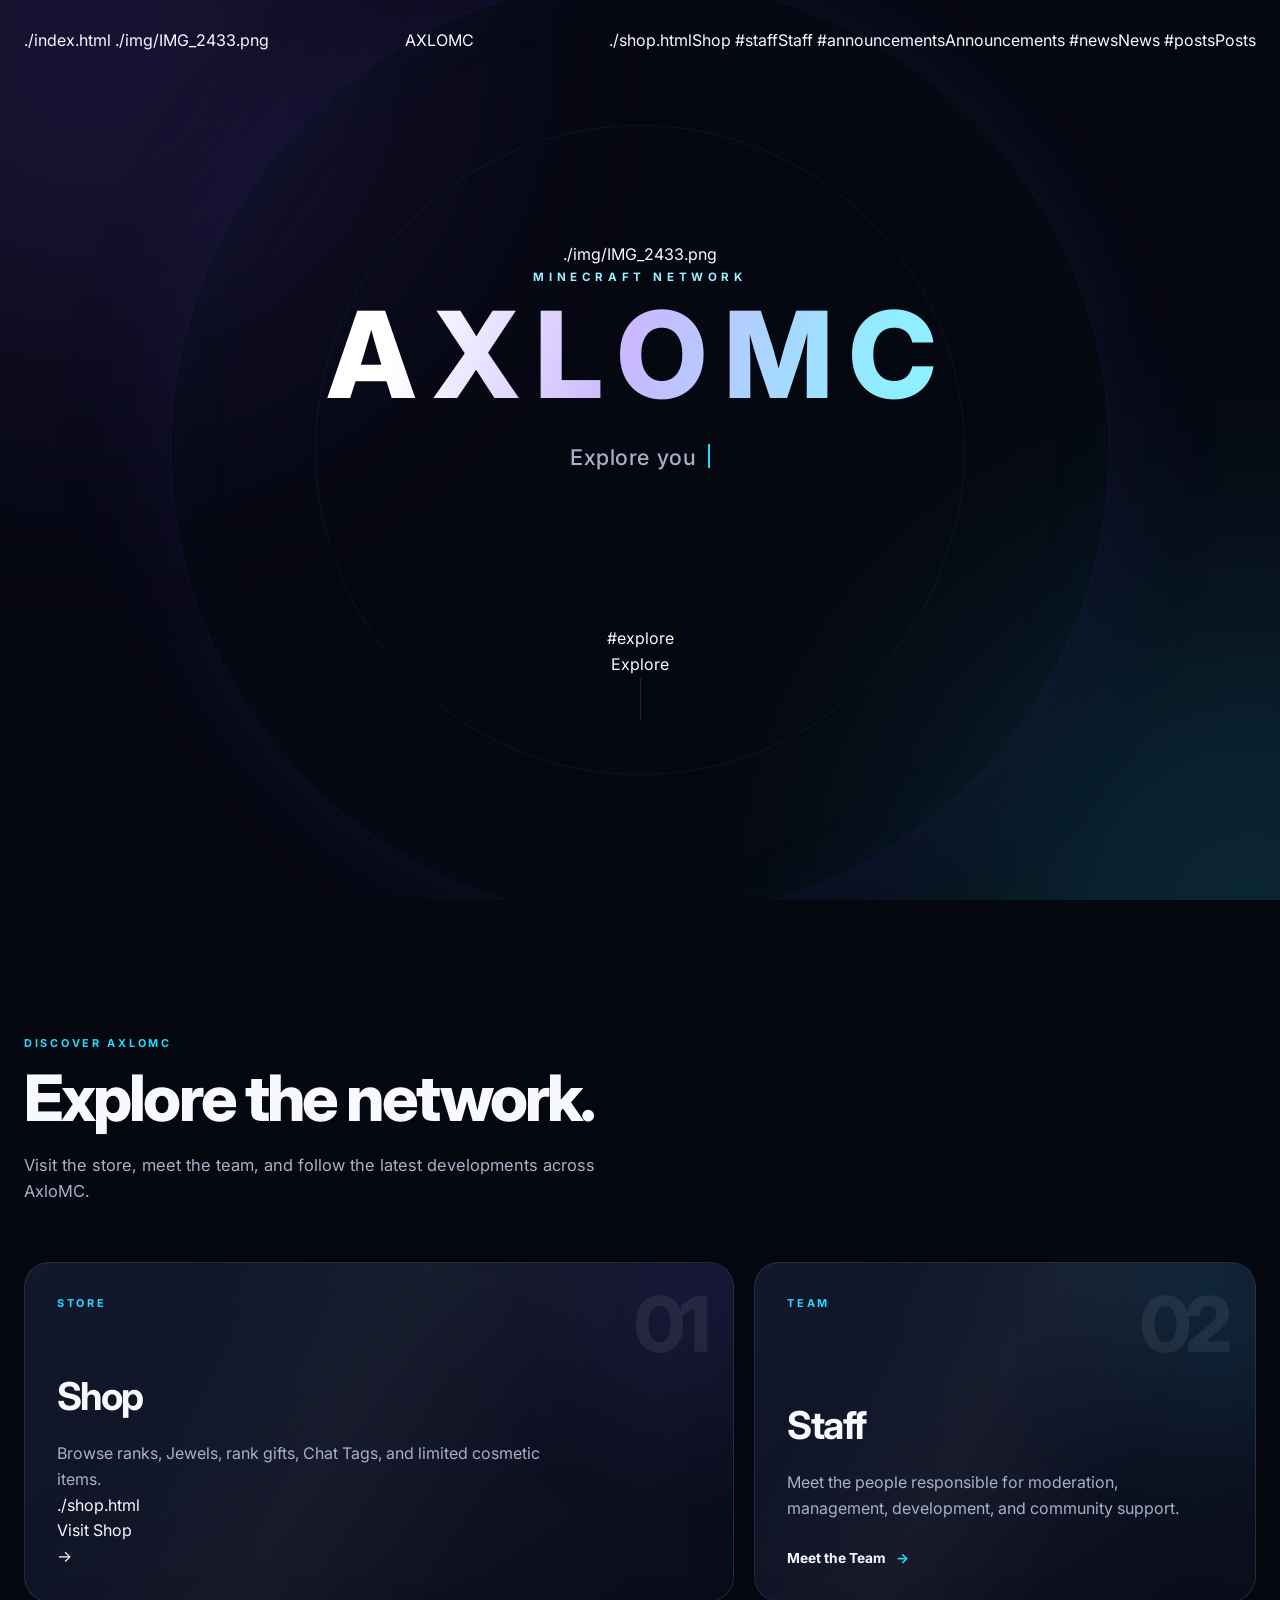
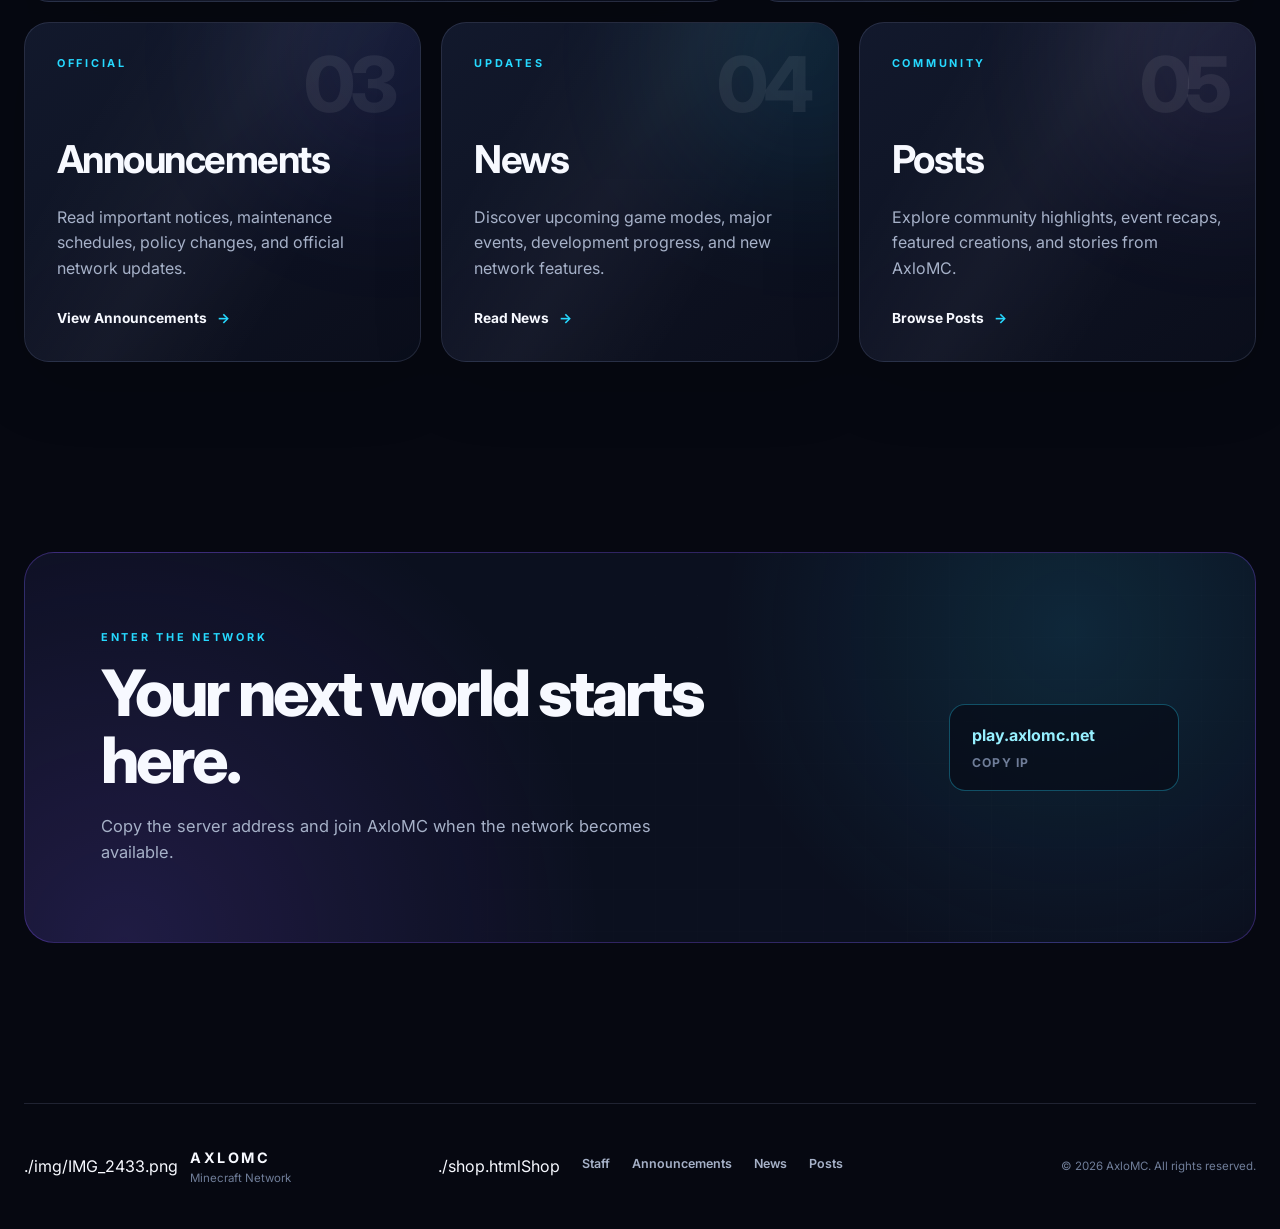
==== commit 948a9569: "Update index.html" ====
--- a/index.html
+++ b/index.html
@@ -11,17 +11,16 @@
     <link rel="preconnect" href="https://fonts.googleapis.com">
     <link rel="preconnect" href="https://fonts.gstatic.com" crossorigin>
     <link
+        rel="stylesheet"
         href="https://fonts.googleapis.com/css2?family=Inter:wght@400;500;600;700;800&display=swap"
-        rel="stylesheet"
     >
 
-    ./style.css
-    ./script.jsscript>
+    <link rel="stylesheet" href="./style.css">
+    <script src="./script.js" defer></script>
 </head>
 
 <body>
-    <div class="page-background" aria-hidden="true">
-        <div class="grid-background"></div>
+    <div class="page-background" aria/div>
         <div class="background-glow background-glow-purple"></div>
         <div class="background-glow background-glow-cyan"></div>
     </div>
--- a/style.css
+++ b/style.css
@@ -0,0 +1,1117 @@
+:root {
+    --background: #060811;
+    --surface: rgba(14, 19, 35, 0.78);
+    --border: rgba(166, 181, 220, 0.16);
+    --border-bright: rgba(139, 99, 255, 0.58);
+    --text: #f7f9ff;
+    --text-secondary: #a6b1c8;
+    --text-muted: #6f7d98;
+    --purple: #8658ff;
+    --purple-light: #b197ff;
+    --cyan: #26d9ff;
+    --cyan-light: #96f0ff;
+    --success: #76efc1;
+    --header-height: 82px;
+    --content-width: 1240px;
+    --transition: 220ms ease;
+}
+
+* {
+    box-sizing: border-box;
+    margin: 0;
+    padding: 0;
+}
+
+html {
+    scroll-behavior: smooth;
+    scroll-padding-top: calc(var(--header-height) + 24px);
+}
+
+body {
+    min-width: 320px;
+    min-height: 100vh;
+    overflow-x: hidden;
+    color: var(--text);
+    background: var(--background);
+    font-family: "Inter", system-ui, -apple-system, BlinkMacSystemFont, "Segoe UI", sans-serif;
+    line-height: 1.6;
+    text-rendering: optimizeLegibility;
+    -webkit-font-smoothing: antialiased;
+}
+
+body.menu-open {
+    overflow: hidden;
+}
+
+a {
+    color: inherit;
+    text-decoration: none;
+}
+
+button {
+    color: inherit;
+    font: inherit;
+}
+
+button,
+a {
+    -webkit-tap-highlight-color: transparent;
+}
+
+img {
+    display: block;
+    max-width: 100%;
+}
+
+.page-background {
+    position: fixed;
+    inset: 0;
+    z-index: -10;
+    overflow: hidden;
+    pointer-events: none;
+}
+
+.grid-background {
+    position: absolute;
+    inset: 0;
+    opacity: 0.17;
+    background-image:
+        linear-gradient(
+            rgba(255, 255, 255, 0.035) 1px,
+            transparent 1px
+        ),
+        linear-gradient(
+            90deg,
+            rgba(255, 255, 255, 0.035) 1px,
+            transparent 1px
+        );
+    background-size: 56px 56px;
+    mask-image: linear-gradient(to bottom, black, transparent 95%);
+    -webkit-mask-image: linear-gradient(to bottom, black, transparent 95%);
+}
+
+.background-glow {
+    position: absolute;
+    width: 620px;
+    height: 620px;
+    border-radius: 50%;
+    opacity: 0.17;
+    filter: blur(140px);
+}
+
+.background-glow-purple {
+    top: -260px;
+    left: -220px;
+    background: var(--purple);
+}
+
+.background-glow-cyan {
+    right: -280px;
+    bottom: -320px;
+    background: var(--cyan);
+}
+
+.site-header {
+    position: fixed;
+    top: 0;
+    left: 0;
+    z-index: 1000;
+    width: 100%;
+    height: var(--header-height);
+    display: flex;
+    align-items: center;
+    justify-content: space-between;
+    padding-right: max(24px, calc((100vw - var(--content-width)) / 2));
+    padding-left: max(24px, calc((100vw - var(--content-width)) / 2));
+    border-bottom: 1px solid transparent;
+    transition:
+        height var(--transition),
+        background-color var(--transition),
+        border-color var(--transition);
+}
+
+.site-header.scrolled {
+    height: 70px;
+    border-bottom-color: var(--border);
+    background: rgba(6, 8, 17, 0.82);
+    backdrop-filter: blur(20px);
+    -webkit-backdrop-filter: blur(20px);
+}
+
+.brand {
+    display: inline-flex;
+    align-items: center;
+    gap: 12px;
+    font-size: 0.95rem;
+    font-weight: 800;
+    letter-spacing: 0.18em;
+}
+
+.brand-logo {
+    width: 42px;
+    height: 42px;
+    object-fit: contain;
+    filter: drop-shadow(0 0 12px rgba(134, 88, 255, 0.45));
+}
+
+.main-navigation {
+    display: flex;
+    align-items: center;
+    gap: 30px;
+}
+
+.main-navigation a {
+    position: relative;
+    color: var(--text-secondary);
+    font-size: 0.87rem;
+    font-weight: 600;
+    transition: color var(--transition);
+}
+
+.main-navigation a::after {
+    content: "";
+    position: absolute;
+    right: 0;
+    bottom: -8px;
+    left: 0;
+    height: 1px;
+    background: linear-gradient(90deg, var(--purple), var(--cyan));
+    transform: scaleX(0);
+    transform-origin: right;
+    transition: transform var(--transition);
+}
+
+.main-navigation a:hover,
+.main-navigation a:focus-visible {
+    color: var(--text);
+}
+
+.main-navigation a:hover::after,
+.main-navigation a:focus-visible::after {
+    transform: scaleX(1);
+    transform-origin: left;
+}
+
+.menu-button {
+    display: none;
+    width: 44px;
+    height: 44px;
+    align-items: center;
+    justify-content: center;
+    flex-direction: column;
+    gap: 6px;
+    border: 1px solid var(--border);
+    border-radius: 12px;
+    background: rgba(14, 19, 34, 0.82);
+    cursor: pointer;
+}
+
+.menu-button span {
+    width: 19px;
+    height: 1px;
+    background: currentColor;
+    transition:
+        transform var(--transition),
+        opacity var(--transition);
+}
+
+.menu-button.active span:nth-child(1) {
+    transform: translateY(7px) rotate(45deg);
+}
+
+.menu-button.active span:nth-child(2) {
+    opacity: 0;
+}
+
+.menu-button.active span:nth-child(3) {
+    transform: translateY(-7px) rotate(-45deg);
+}
+
+.hero-section {
+    position: relative;
+    min-height: 100svh;
+    display: grid;
+    place-items: center;
+    overflow: hidden;
+    padding: calc(var(--header-height) + 40px) 24px 60px;
+}
+
+.hero-decoration {
+    position: absolute;
+    top: 50%;
+    left: 50%;
+    aspect-ratio: 1;
+    border-radius: 50%;
+    transform: translate(-50%, -50%);
+    pointer-events: none;
+}
+
+.hero-decoration-large {
+    width: min(940px, 90vw);
+    border: 1px solid rgba(134, 88, 255, 0.1);
+    box-shadow:
+        0 0 120px rgba(83, 55, 185, 0.15),
+        inset 0 0 100px rgba(38, 217, 255, 0.025);
+}
+
+.hero-decoration-small {
+    width: min(650px, 72vw);
+    border: 1px solid rgba(38, 217, 255, 0.08);
+}
+
+.hero-content {
+    position: relative;
+    z-index: 2;
+    width: min(920px, 100%);
+    display: flex;
+    align-items: center;
+    flex-direction: column;
+    text-align: center;
+}
+
+.hero-logo {
+    width: clamp(170px, 24vw, 270px);
+    max-height: 270px;
+    margin-bottom: 24px;
+    object-fit: contain;
+    opacity: 0;
+    transform: translateY(24px) scale(0.92);
+    filter:
+        drop-shadow(0 0 24px rgba(134, 88, 255, 0.32))
+        drop-shadow(0 0 58px rgba(38, 217, 255, 0.12));
+    animation: logo-entrance 1.1s 0.15s cubic-bezier(0.16, 1, 0.3, 1) forwards;
+}
+
+@keyframes logo-entrance {
+    to {
+        opacity: 1;
+        transform: translateY(0) scale(1);
+    }
+}
+
+.hero-label {
+    margin-bottom: 12px;
+    color: var(--cyan-light);
+    font-size: 0.72rem;
+    font-weight: 700;
+    letter-spacing: 0.4em;
+    opacity: 0;
+    transform: translateY(18px);
+    animation: fade-up 0.8s 0.6s forwards;
+}
+
+.hero-content h1 {
+    color: transparent;
+    background: linear-gradient(
+        105deg,
+        #ffffff 12%,
+        #c9b8ff 48%,
+        #8feeff 88%
+    );
+    background-clip: text;
+    -webkit-background-clip: text;
+    font-size: clamp(3.5rem, 10vw, 7.5rem);
+    font-weight: 800;
+    letter-spacing: clamp(0.08em, 1.3vw, 0.18em);
+    line-height: 0.95;
+    opacity: 0;
+    transform: translateY(18px);
+    animation: fade-up 0.85s 0.72s forwards;
+}
+
+@keyframes fade-up {
+    to {
+        opacity: 1;
+        transform: translateY(0);
+    }
+}
+
+.typewriter {
+    min-height: 38px;
+    margin-top: 28px;
+    color: var(--text-secondary);
+    font-size: clamp(1rem, 2.3vw, 1.35rem);
+    font-weight: 500;
+    letter-spacing: 0.025em;
+}
+
+.typewriter-cursor {
+    display: inline-block;
+    width: 2px;
+    height: 1.1em;
+    margin-left: 5px;
+    vertical-align: -0.12em;
+    background: var(--cyan);
+    animation: cursor-blink 0.78s steps(1) infinite;
+}
+
+.typewriter-cursor.hidden {
+    display: none;
+}
+
+@keyframes cursor-blink {
+    50% {
+        opacity: 0;
+    }
+}
+
+.server-address {
+    display: flex;
+    align-items: center;
+    gap: 12px;
+    margin-top: 26px;
+    padding: 10px 16px;
+    border: 1px solid var(--border);
+    border-radius: 999px;
+    background: rgba(13, 18, 32, 0.64);
+    opacity: 0;
+    transform: translateY(18px);
+    transition:
+        opacity 700ms ease,
+        transform 700ms ease;
+}
+
+.server-address.visible {
+    opacity: 1;
+    transform: translateY(0);
+}
+
+.server-address span {
+    color: var(--text-muted);
+    font-size: 0.63rem;
+    font-weight: 700;
+    letter-spacing: 0.16em;
+}
+
+.server-address strong {
+    color: var(--cyan-light);
+    font-size: 0.84rem;
+    letter-spacing: 0.05em;
+}
+
+.hero-buttons {
+    display: flex;
+    flex-wrap: wrap;
+    justify-content: center;
+    gap: 13px;
+    margin-top: 28px;
+    opacity: 0;
+    transform: translateY(24px) scale(0.97);
+    transition:
+        opacity 750ms ease,
+        transform 750ms cubic-bezier(0.16, 1, 0.3, 1);
+}
+
+.hero-buttons.visible {
+    opacity: 1;
+    transform: translateY(0) scale(1);
+}
+
+.button {
+    min-width: 150px;
+    min-height: 50px;
+    display: inline-flex;
+    align-items: center;
+    justify-content: center;
+    padding: 13px 24px;
+    border: 1px solid transparent;
+    border-radius: 13px;
+    font-size: 0.88rem;
+    font-weight: 700;
+    letter-spacing: 0.025em;
+    cursor: pointer;
+    transition:
+        transform var(--transition),
+        border-color var(--transition),
+        background var(--transition),
+        box-shadow var(--transition);
+}
+
+.button:hover {
+    transform: translateY(-3px);
+}
+
+.button:active {
+    transform: translateY(-1px) scale(0.98);
+}
+
+.primary-button {
+    background: linear-gradient(
+        125deg,
+        var(--purple),
+        #6b78ff 55%,
+        var(--cyan)
+    );
+    box-shadow:
+        0 12px 36px rgba(97, 72, 225, 0.24),
+        inset 0 1px 0 rgba(255, 255, 255, 0.2);
+}
+
+.primary-button:hover {
+    box-shadow:
+        0 16px 42px rgba(97, 72, 225, 0.36),
+        0 0 26px rgba(38, 217, 255, 0.12);
+}
+
+.primary-button.copied {
+    color: #061810;
+    background: linear-gradient(125deg, #2cbf91, var(--success));
+}
+
+.secondary-button {
+    border-color: var(--border);
+    background: rgba(14, 19, 34, 0.7);
+    backdrop-filter: blur(12px);
+    -webkit-backdrop-filter: blur(12px);
+}
+
+.secondary-button:hover {
+    border-color: rgba(134, 88, 255, 0.55);
+    background: rgba(24, 30, 52, 0.88);
+    box-shadow: 0 12px 38px rgba(67, 43, 148, 0.16);
+}
+
+.scroll-indicator {
+    display: flex;
+    align-items: center;
+    flex-direction: column;
+    gap: 10px;
+    margin-top: 54px;
+    color: var(--text-muted);
+    font-size: 0.65rem;
+    font-weight: 700;
+    letter-spacing: 0.25em;
+    text-transform: uppercase;
+    opacity: 0;
+    transform: translateY(18px);
+    animation: fade-up 0.8s 3.8s forwards;
+}
+
+.scroll-line {
+    position: relative;
+    width: 1px;
+    height: 42px;
+    overflow: hidden;
+    background: rgba(255, 255, 255, 0.12);
+}
+
+.scroll-line::after {
+    content: "";
+    position: absolute;
+    top: -100%;
+    left: 0;
+    width: 100%;
+    height: 70%;
+    background: linear-gradient(
+        to bottom,
+        transparent,
+        var(--cyan),
+        transparent
+    );
+    animation: scroll-line 1.8s ease-in-out infinite;
+}
+
+@keyframes scroll-line {
+    to {
+        top: 150%;
+    }
+}
+
+.explore-section,
+.join-section {
+    width: min(var(--content-width), calc(100% - 48px));
+    margin: 0 auto;
+    padding: 120px 0;
+}
+
+.explore-section {
+    padding-top: 135px;
+}
+
+.section-heading {
+    max-width: 700px;
+    margin-bottom: 58px;
+}
+
+.section-label,
+.card-label {
+    color: var(--cyan);
+    font-size: 0.68rem;
+    font-weight: 700;
+    letter-spacing: 0.25em;
+}
+
+.section-heading h2,
+.join-content h2 {
+    margin-top: 12px;
+    font-size: clamp(2.3rem, 5vw, 4.5rem);
+    font-weight: 800;
+    letter-spacing: -0.045em;
+    line-height: 1.05;
+}
+
+.section-heading > p:last-child,
+.join-content > p:last-child {
+    max-width: 620px;
+    margin-top: 20px;
+    color: var(--text-secondary);
+    font-size: 1.03rem;
+}
+
+.card-grid {
+    display: grid;
+    grid-template-columns: repeat(12, 1fr);
+    gap: 20px;
+}
+
+.feature-card {
+    position: relative;
+    min-height: 340px;
+    display: flex;
+    overflow: hidden;
+    padding: 32px;
+    border: 1px solid var(--border);
+    border-radius: 25px;
+    background:
+        linear-gradient(
+            145deg,
+            rgba(20, 27, 49, 0.8),
+            rgba(10, 14, 27, 0.85)
+        ),
+        var(--surface);
+    box-shadow: 0 20px 70px rgba(0, 0, 0, 0.16);
+    transition:
+        transform 350ms cubic-bezier(0.16, 1, 0.3, 1),
+        border-color 350ms ease,
+        box-shadow 350ms ease;
+}
+
+.feature-card::before {
+    content: "";
+    position: absolute;
+    top: -80px;
+    right: -80px;
+    width: 220px;
+    height: 220px;
+    border-radius: 50%;
+    background: var(--card-glow, var(--purple));
+    filter: blur(85px);
+    opacity: 0.15;
+    transition:
+        opacity 350ms ease,
+        transform 350ms ease;
+}
+
+.feature-card::after {
+    content: "";
+    position: absolute;
+    inset: 0;
+    border-radius: inherit;
+    background: linear-gradient(
+        120deg,
+        transparent 20%,
+        rgba(255, 255, 255, 0.035),
+        transparent 70%
+    );
+    pointer-events: none;
+}
+
+.feature-card:hover {
+    transform: translateY(-8px);
+    border-color: var(--border-bright);
+    box-shadow:
+        0 30px 90px rgba(0, 0, 0, 0.24),
+        0 0 36px rgba(105, 69, 224, 0.1);
+}
+
+.feature-card:hover::before {
+    opacity: 0.25;
+    transform: scale(1.15);
+}
+
+.shop-card {
+    --card-glow: var(--purple);
+    grid-column: span 7;
+}
+
+.staff-card {
+    --card-glow: var(--cyan);
+    grid-column: span 5;
+}
+
+.announcement-card {
+    --card-glow: #6f79ff;
+    grid-column: span 4;
+}
+
+.news-card {
+    --card-glow: var(--cyan);
+    grid-column: span 4;
+}
+
+.posts-card {
+    --card-glow: var(--purple-light);
+    grid-column: span 4;
+}
+
+.card-number {
+    position: absolute;
+    top: 24px;
+    right: 28px;
+    color: rgba(255, 255, 255, 0.07);
+    font-size: 4.8rem;
+    font-weight: 800;
+    letter-spacing: -0.07em;
+    line-height: 1;
+}
+
+.card-content {
+    position: relative;
+    z-index: 1;
+    width: 100%;
+    display: flex;
+    align-items: flex-start;
+    flex-direction: column;
+}
+
+.card-content h3 {
+    margin-top: auto;
+    font-size: clamp(1.8rem, 3vw, 2.6rem);
+    letter-spacing: -0.04em;
+}
+
+.card-content > p:not(.card-label) {
+    max-width: 500px;
+    margin-top: 14px;
+    color: var(--text-secondary);
+}
+
+.card-link {
+    display: inline-flex;
+    align-items: center;
+    gap: 10px;
+    margin-top: 26px;
+    font-size: 0.86rem;
+    font-weight: 700;
+}
+
+.card-link span:last-child {
+    color: var(--cyan);
+    transition: transform var(--transition);
+}
+
+.card-link:hover span:last-child {
+    transform: translateX(5px);
+}
+
+.join-section {
+    padding-top: 70px;
+}
+
+.join-panel {
+    position: relative;
+    display: flex;
+    align-items: center;
+    justify-content: space-between;
+    gap: 50px;
+    overflow: hidden;
+    padding: clamp(36px, 7vw, 76px);
+    border: 1px solid rgba(134, 88, 255, 0.3);
+    border-radius: 30px;
+    background:
+        radial-gradient(
+            circle at 85% 20%,
+            rgba(38, 217, 255, 0.12),
+            transparent 32%
+        ),
+        radial-gradient(
+            circle at 8% 100%,
+            rgba(134, 88, 255, 0.17),
+            transparent 40%
+        ),
+        rgba(13, 18, 34, 0.88);
+}
+
+.join-panel::before {
+    content: "";
+    position: absolute;
+    inset: 0;
+    opacity: 0.12;
+    background-image:
+        linear-gradient(
+            rgba(255, 255, 255, 0.09) 1px,
+            transparent 1px
+        ),
+        linear-gradient(
+            90deg,
+            rgba(255, 255, 255, 0.09) 1px,
+            transparent 1px
+        );
+    background-size: 42px 42px;
+    mask-image: linear-gradient(90deg, transparent, black);
+    -webkit-mask-image: linear-gradient(90deg, transparent, black);
+}
+
+.join-content,
+.join-copy-button {
+    position: relative;
+    z-index: 1;
+}
+
+.join-content {
+    max-width: 690px;
+}
+
+.join-copy-button {
+    min-width: 230px;
+    display: flex;
+    align-items: flex-start;
+    flex-direction: column;
+    gap: 4px;
+    padding: 18px 22px;
+    border: 1px solid rgba(38, 217, 255, 0.32);
+    border-radius: 16px;
+    background: rgba(7, 12, 24, 0.72);
+    cursor: pointer;
+    transition:
+        transform var(--transition),
+        border-color var(--transition),
+        box-shadow var(--transition);
+}
+
+.join-copy-button:hover {
+    transform: translateY(-4px);
+    border-color: var(--cyan);
+    box-shadow: 0 18px 50px rgba(38, 217, 255, 0.1);
+}
+
+.join-address {
+    color: var(--cyan-light);
+    font-size: 1rem;
+    font-weight: 700;
+}
+
+.join-copy-label {
+    color: var(--text-muted);
+    font-size: 0.76rem;
+    font-weight: 700;
+    letter-spacing: 0.1em;
+    text-transform: uppercase;
+}
+
+.site-footer {
+    width: min(var(--content-width), calc(100% - 48px));
+    display: grid;
+    grid-template-columns: 1fr auto 1fr;
+    align-items: center;
+    gap: 30px;
+    margin: 40px auto 0;
+    padding: 42px 0;
+    border-top: 1px solid var(--border);
+}
+
+.footer-brand {
+    display: inline-flex;
+    align-items: center;
+    gap: 12px;
+}
+
+.footer-brand img {
+    width: 44px;
+    height: 44px;
+    object-fit: contain;
+}
+
+.footer-brand div {
+    display: flex;
+    flex-direction: column;
+}
+
+.footer-brand strong {
+    font-size: 0.9rem;
+    letter-spacing: 0.18em;
+}
+
+.footer-brand span,
+.copyright {
+    color: var(--text-muted);
+    font-size: 0.72rem;
+}
+
+.footer-navigation {
+    display: flex;
+    flex-wrap: wrap;
+    justify-content: center;
+    gap: 22px;
+}
+
+.footer-navigation a {
+    color: var(--text-secondary);
+    font-size: 0.78rem;
+    font-weight: 600;
+    transition: color var(--transition);
+}
+
+.footer-navigation a:hover {
+    color: var(--cyan-light);
+}
+
+.copyright {
+    justify-self: end;
+    text-align: right;
+}
+
+.toast {
+    position: fixed;
+    right: 24px;
+    bottom: 24px;
+    z-index: 2000;
+    padding: 14px 18px;
+    border: 1px solid rgba(118, 239, 193, 0.36);
+    border-radius: 13px;
+    color: var(--success);
+    background: rgba(8, 24, 19, 0.94);
+    box-shadow: 0 18px 50px rgba(0, 0, 0, 0.28);
+    font-size: 0.84rem;
+    font-weight: 700;
+    opacity: 0;
+    pointer-events: none;
+    transform: translateY(20px);
+    transition:
+        opacity var(--transition),
+        transform var(--transition);
+}
+
+.toast.visible {
+    opacity: 1;
+    transform: translateY(0);
+}
+
+.reveal {
+    opacity: 0;
+    transform: translateY(38px);
+    transition:
+        opacity 800ms ease,
+        transform 800ms cubic-bezier(0.16, 1, 0.3, 1);
+}
+
+.reveal.visible {
+    opacity: 1;
+    transform: translateY(0);
+}
+
+:focus-visible {
+    outline: 2px solid var(--cyan);
+    outline-offset: 4px;
+}
+
+@media (max-width: 960px) {
+    .shop-card,
+    .staff-card {
+        grid-column: span 6;
+    }
+
+    .announcement-card,
+    .news-card,
+    .posts-card {
+        grid-column: span 4;
+    }
+
+    .join-panel {
+        align-items: flex-start;
+        flex-direction: column;
+    }
+
+    .site-footer {
+        grid-template-columns: 1fr;
+        justify-items: center;
+        text-align: center;
+    }
+
+    .copyright {
+        justify-self: center;
+        text-align: center;
+    }
+}
+
+@media (max-width: 760px) {
+    :root {
+        --header-height: 72px;
+    }
+
+    .site-header {
+        padding: 0 18px;
+    }
+
+    .menu-button {
+        display: flex;
+    }
+
+    .main-navigation {
+        position: fixed;
+        top: 72px;
+        right: 14px;
+        left: 14px;
+        display: flex;
+        align-items: stretch;
+        flex-direction: column;
+        gap: 0;
+        padding: 14px;
+        border: 1px solid var(--border);
+        border-radius: 18px;
+        background: rgba(8, 11, 22, 0.96);
+        box-shadow: 0 24px 70px rgba(0, 0, 0, 0.38);
+        backdrop-filter: blur(22px);
+        -webkit-backdrop-filter: blur(22px);
+        opacity: 0;
+        pointer-events: none;
+        transform: translateY(-12px) scale(0.98);
+        transition:
+            opacity var(--transition),
+            transform var(--transition);
+    }
+
+    .main-navigation.open {
+        opacity: 1;
+        pointer-events: auto;
+        transform: translateY(0) scale(1);
+    }
+
+    .main-navigation a {
+        padding: 15px;
+        border-radius: 10px;
+    }
+
+    .main-navigation a::after {
+        display: none;
+    }
+
+    .main-navigation a:hover {
+        background: rgba(134, 88, 255, 0.1);
+    }
+
+    .hero-section {
+        padding-right: 18px;
+        padding-left: 18px;
+    }
+
+    .hero-decoration-large {
+        width: 115vw;
+    }
+
+    .hero-decoration-small {
+        width: 87vw;
+    }
+
+    .server-address {
+        align-items: flex-start;
+        flex-direction: column;
+        gap: 3px;
+        border-radius: 14px;
+        text-align: left;
+    }
+
+    .hero-buttons {
+        width: min(100%, 420px);
+        flex-direction: column;
+    }
+
+    .button {
+        width: 100%;
+    }
+
+    .explore-section,
+    .join-section {
+        width: min(100% - 32px, var(--content-width));
+        padding: 90px 0;
+    }
+
+    .card-grid {
+        grid-template-columns: 1fr;
+    }
+
+    .shop-card,
+    .staff-card,
+    .announcement-card,
+    .news-card,
+    .posts-card {
+        grid-column: auto;
+    }
+
+    .feature-card {
+        min-height: 310px;
+        padding: 26px;
+    }
+
+    .join-panel {
+        padding: 34px 24px;
+        border-radius: 24px;
+    }
+
+    .join-copy-button {
+        width: 100%;
+        min-width: 0;
+    }
+
+    .site-footer {
+        width: calc(100% - 32px);
+    }
+
+    .footer-navigation {
+        gap: 15px;
+    }
+
+    .toast {
+        right: 16px;
+        bottom: 16px;
+        left: 16px;
+        text-align: center;
+    }
+}
+
+@media (max-width: 420px) {
+    .brand {
+        font-size: 0.82rem;
+    }
+
+    .hero-content h1 {
+        letter-spacing: 0.07em;
+    }
+
+    .hero-label {
+        letter-spacing: 0.26em;
+    }
+
+    .typewriter {
+        min-height: 62px;
+    }
+
+    .scroll-indicator {
+        margin-top: 38px;
+    }
+}
+
+@media (prefers-reduced-motion: reduce) {
+    html {
+        scroll-behavior: auto;
+    }
+
+    *,
+    *::before,
+    *::after {
+        animation-duration: 0.01ms !important;
+        animation-iteration-count: 1 !important;
+        transition-duration: 0.01ms !important;
+    }
+
+    .hero-logo,
+    .hero-label,
+    .hero-content h1,
+    .scroll-indicator,
+    .server-address,
+    .hero-buttons,
+    .reveal {
+        opacity: 1;
+        transform: none;
+    }
+}
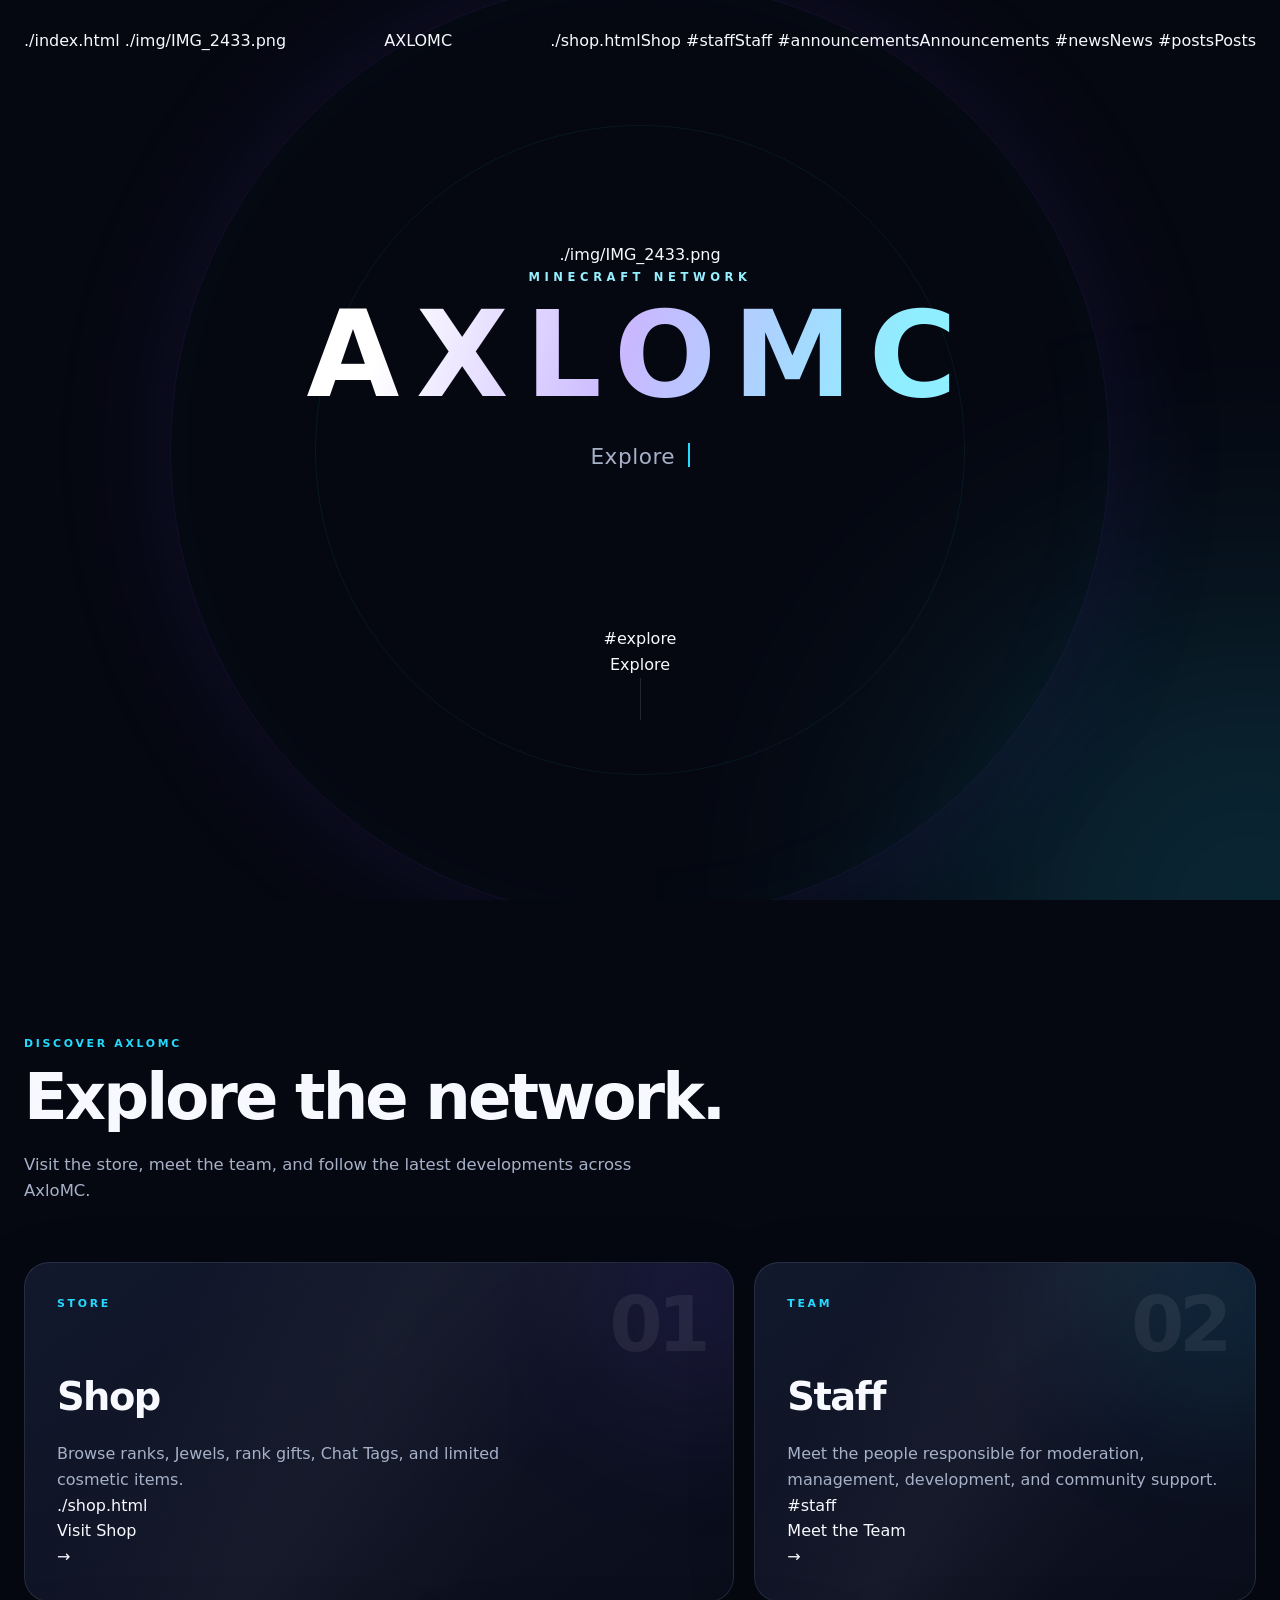
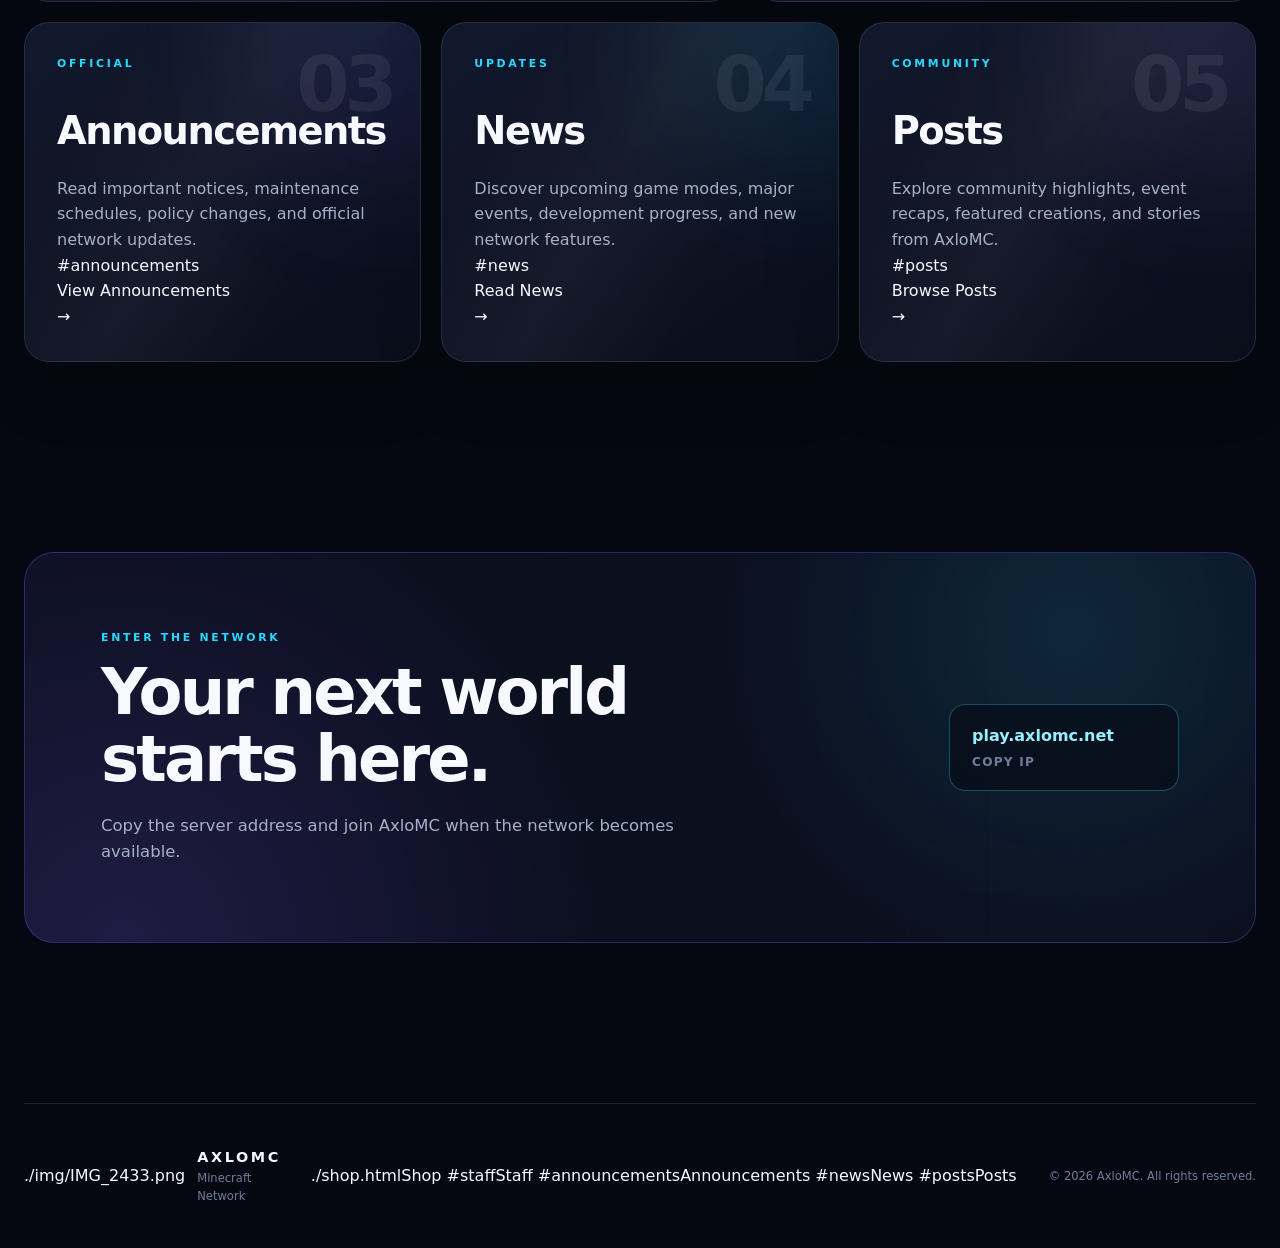
==== commit e9ea37d2: "Update index.html" ====
--- a/index.html
+++ b/index.html
@@ -8,20 +8,14 @@
 
     <title>AxloMC | Minecraft Network</title>
 
-    <link rel="preconnect" href="https://fonts.googleapis.com">
-    <link rel="preconnect" href="https://fonts.gstatic.com" crossorigin>
-    <link
-        rel="stylesheet"
-        href="https://fonts.googleapis.com/css2?family=Inter:wght@400;500;600;700;800&display=swap"
-    >
-
     <link rel="stylesheet" href="./style.css">
     <script src="./script.js" defer></script>
 </head>
 
 <body>
-    <div class="page-background" aria/div>
-        <div class="background-glow background-glow-purple"></div>
+    <div class="page-background" aria-hidden="true">
+        <div class="grid-background"></div>
+        <div
         <div class="background-glow background-glow-cyan"></div>
     </div>
 
@@ -171,7 +165,7 @@
                             management, development, and community support.
                         </p>
 
-                        <a class="card-link" href="#">
+                        #staff
                             <span>Meet the Team</span>
                             <span aria-hidden="true">→</span>
                         </a>
@@ -194,7 +188,7 @@
                             policy changes, and official network updates.
                         </p>
 
-                        <a class="card-link" href="#">
+                        #announcements
                             <span>View Announcements</span>
                             <span aria-hidden="true">→</span>
                         </a>
@@ -214,7 +208,7 @@
                             development progress, and new network features.
                         </p>
 
-                        <a class="card-link" href="#">
+                        #news
                             <span>Read News</span>
                             <span aria-hidden="true">→</span>
                         </a>
@@ -234,7 +228,7 @@
                             featured creations, and stories from AxloMC.
                         </p>
 
-                        <a class="card-link" href="#">
+                        #posts
                             <span>Browse Posts</span>
                             <span aria-hidden="true">→</span>
                         </a>
@@ -286,10 +280,10 @@
             aria-label="Footer navigation"
         >
             ./shop.htmlShop</a>
-            <a href="#">Staff</a>
-            <a href="#">Announcements</a>
-            <a href="#">News</a>
-            <a href="#">Posts</a>
+            #staffStaff</a>
+            #announcementsAnnouncements</a>
+            #newsNews</a>
+            #postsPosts</a>
         </nav>
 
         <p class="copyright">
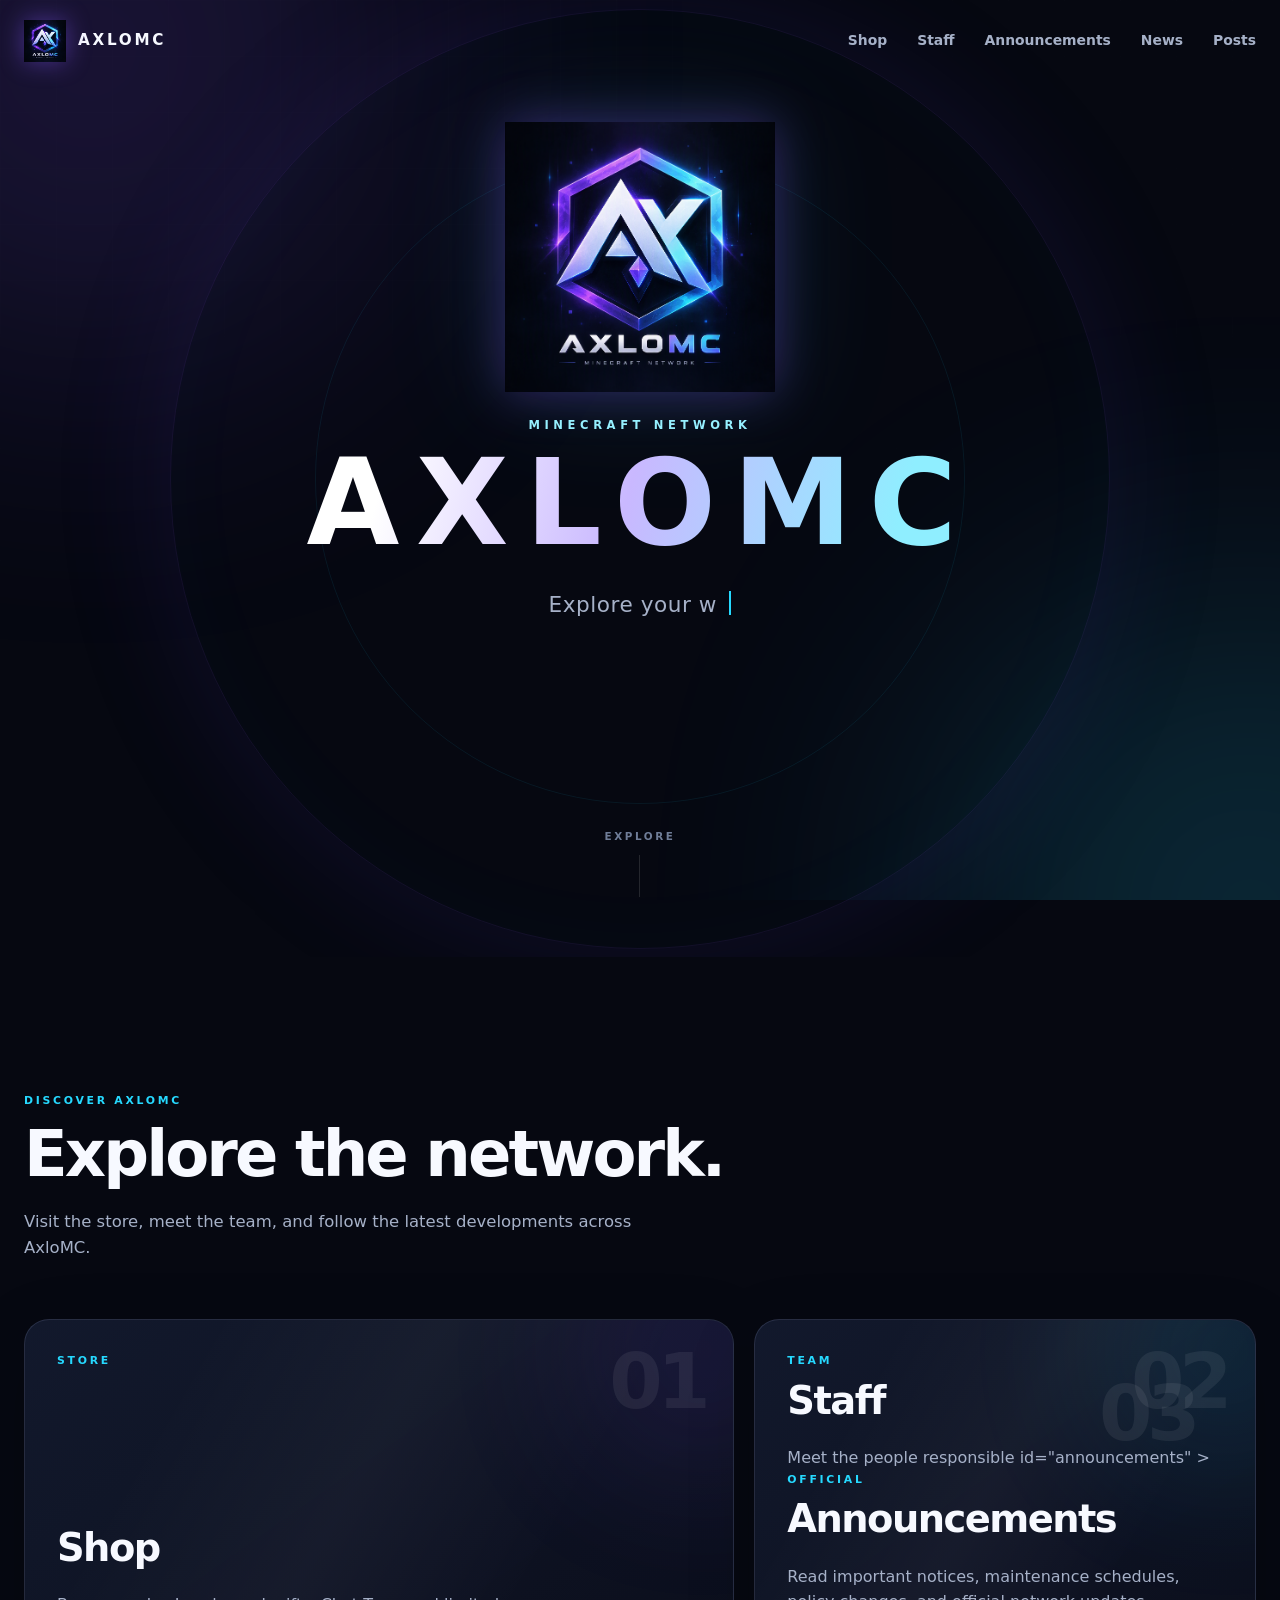
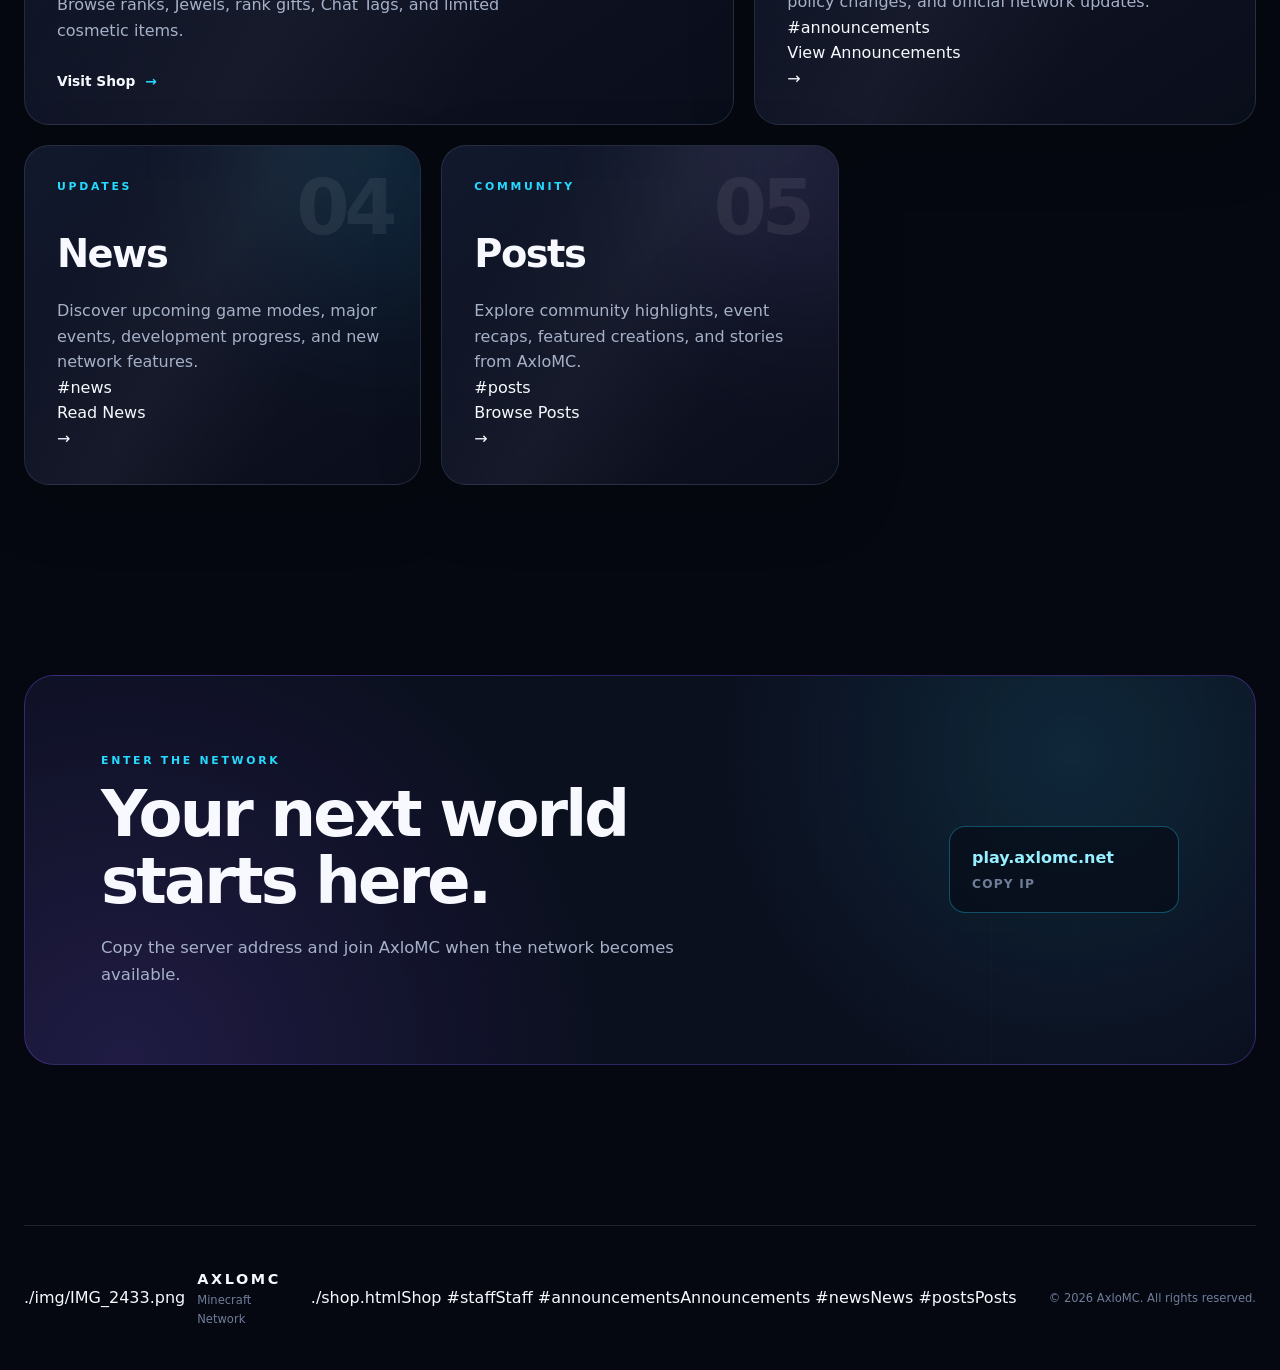
==== commit 619ba1a7: "Update index.html" ====
--- a/index.html
+++ b/index.html
@@ -15,13 +15,17 @@
 <body>
     <div class="page-background" aria-hidden="true">
         <div class="grid-background"></div>
-        <div
+        <div class="background-glow background-glow-purple"></div>
         <div class="background-glow background-glow-cyan"></div>
     </div>
 
     <header class="site-header" id="siteHeader">
-        ./index.html
-            ./img/IMG_2433.png
+        <a class="brand" href="./index.html" aria-label="AxloMC home">
+            <img
+                class="brand-logo"
+                src="./img/IMG_2433.png"
+                alt="AxloMC logo"
+            >
             <span>AXLOMC</span>
         </a>
 
@@ -43,11 +47,11 @@
             id="mainNavigation"
             aria-label="Main navigation"
         >
-            ./shop.htmlShop</a>
-            #staffStaff</a>
-            #announcementsAnnouncements</a>
-            #newsNews</a>
-            #postsPosts</a>
+            <a href="./shop.html">Shop</a>
+            <a href="#staff">Staff</a>
+            <a href="#announcements">Announcements</a>
+            <a href="#news">News</a>
+            <a href="#posts">Posts</a>
         </nav>
     </header>
 
@@ -64,7 +68,11 @@
             ></div>
 
             <div class="hero-content">
-                ./img/IMG_2433.png
+                <img
+                    class="hero-logo"
+                    src="./img/IMG_2433.png"
+                    alt="AxloMC logo"
+                >
 
                 <p class="hero-label">MINECRAFT NETWORK</p>
 
@@ -112,7 +120,7 @@
                     </a>
                 </div>
 
-                #explore
+                <a class="scroll-indicator" href="#explore">
                     <span>Explore</span>
                     <span class="scroll-line" aria-hidden="true"></span>
                 </a>
@@ -145,7 +153,7 @@
                             and limited cosmetic items.
                         </p>
 
-                        ./shop.html
+                        <a class="card-link" href="./shop.html">
                             <span>Visit Shop</span>
                             <span aria-hidden="true">→</span>
                         </a>
@@ -161,20 +169,7 @@
                         <h3>Staff</h3>
 
                         <p>
-                            Meet the people responsible for moderation,
-                            management, development, and community support.
-                        </p>
-
-                        #staff
-                            <span>Meet the Team</span>
-                            <span aria-hidden="true">→</span>
-                        </a>
-                    </div>
-                </article>
-
-                <article
-                    class="feature-card announcement-card reveal"
-                    id="announcements"
+                            Meet the people responsible       id="announcements"
                 >
                     <span class="card-number">03</span>
 
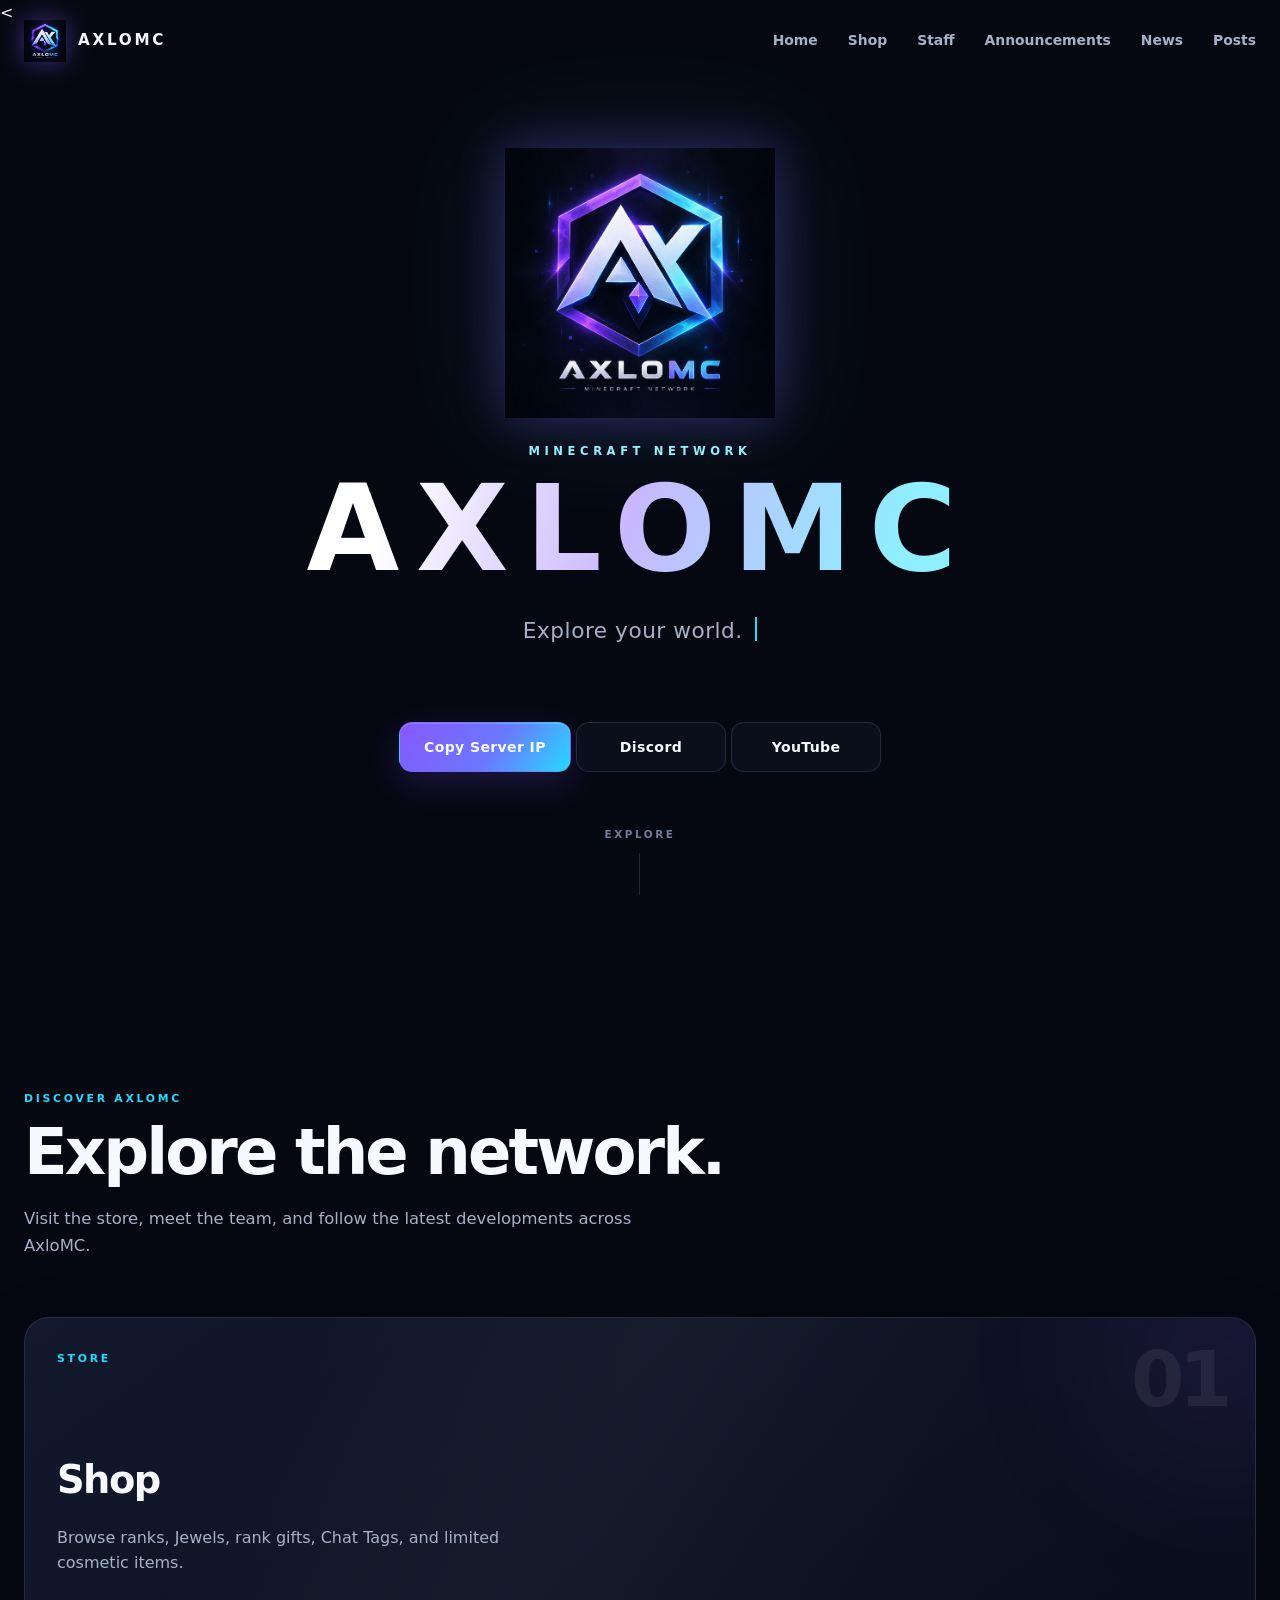
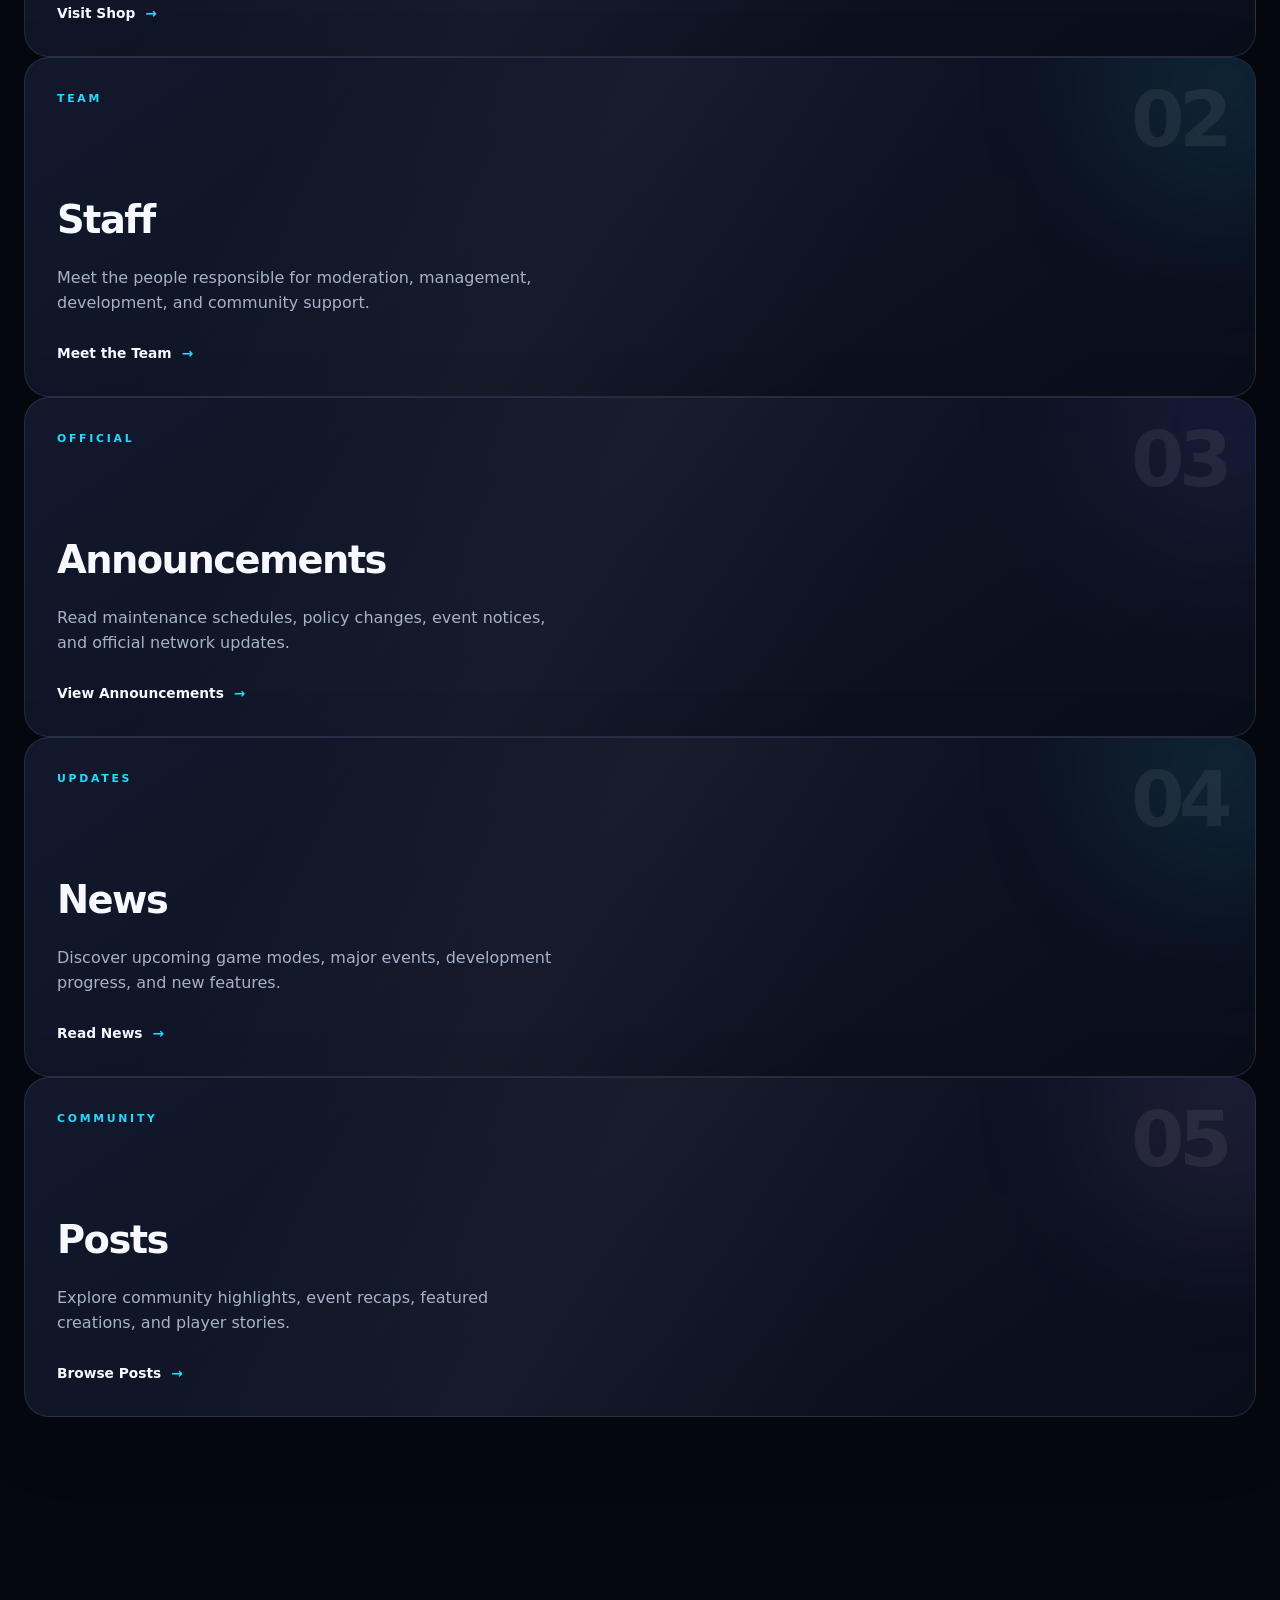
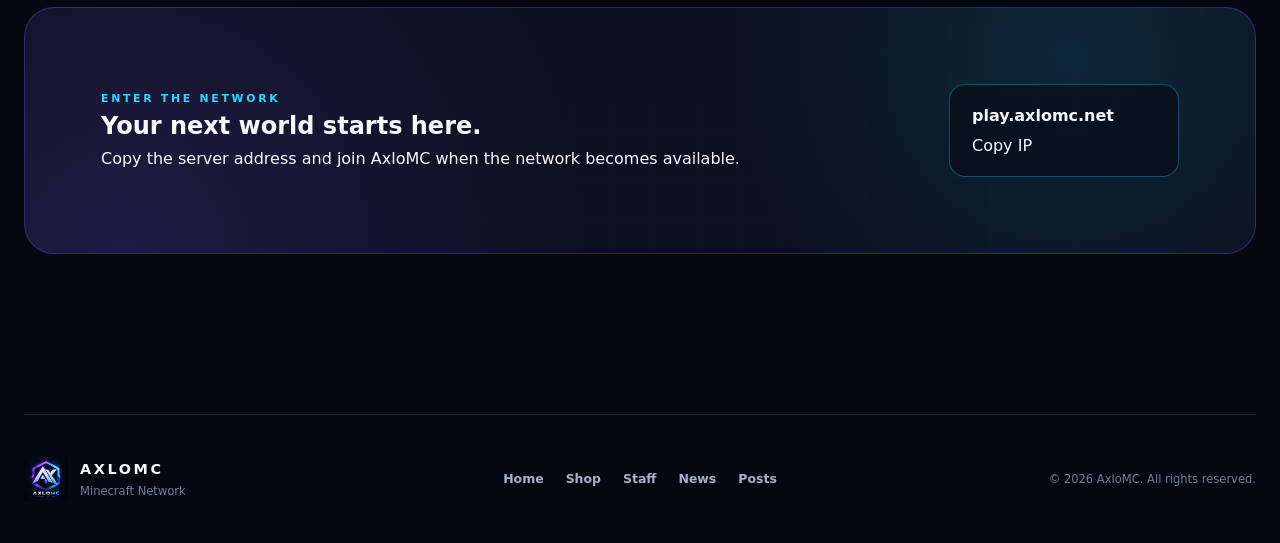
==== commit 5fe981a9: "Update index.html" ====
--- a/index.html
+++ b/index.html
@@ -1,10 +1,10 @@
-<!DOCTYPE html>
+<<!DOCTYPE html>
 <html lang="en">
 <head>
     <meta charset="UTF-8">
     <meta name="viewport" content="width=device-width, initial-scale=1.0">
     <meta name="description" content="AxloMC Minecraft Network">
-    <meta name="theme-color" content="#070913">
+    <meta name="theme-color" content="#060811">
 
     <title>AxloMC | Minecraft Network</title>
 
@@ -14,9 +14,9 @@
 
 <body>
     <div class="page-background" aria-hidden="true">
-        <div class="grid-background"></div>
-        <div class="background-glow background-glow-purple"></div>
-        <div class="background-glow background-glow-cyan"></div>
+        <div class="background-grid"></div>
+        <div class="background-glow glow-purple"></div>
+        <div class="background-glow glow-cyan"></div>
     </div>
 
     <header class="site-header" id="siteHeader">
@@ -47,8 +47,9 @@
             id="mainNavigation"
             aria-label="Main navigation"
         >
+            <a href="./index.html" class="active">Home</a>
             <a href="./shop.html">Shop</a>
-            <a href="#staff">Staff</a>
+            <a href="./staff.html">Staff</a>
             <a href="#announcements">Announcements</a>
             <a href="#news">News</a>
             <a href="#posts">Posts</a>
@@ -57,15 +58,8 @@
 
     <main>
         <section class="hero-section" id="home">
-            <div
-                class="hero-decoration hero-decoration-large"
-                aria-hidden="true"
-            ></div>
-
-            <div
-                class="hero-decoration hero-decoration-small"
-                aria-hidden="true"
-            ></div>
+            <div class="hero-ring hero-ring-large" aria-hidden="true"></div>
+            <div class="hero-ring hero-ring-small" aria-hidden="true"></div>
 
             <div class="hero-content">
                 <img
@@ -92,7 +86,7 @@
                     <strong>play.axlomc.net</strong>
                 </div>
 
-                <div class="hero-buttons" id="heroButtons">
+                <div class="hero-actions" id="heroActions">
                     <button
                         class="button primary-button"
                         id="copyIpButton"
@@ -130,22 +124,19 @@
         <section class="explore-section" id="explore">
             <div class="section-heading reveal">
                 <p class="section-label">DISCOVER AXLOMC</p>
-
                 <h2>Explore the network.</h2>
-
                 <p>
                     Visit the store, meet the team, and follow the latest
                     developments across AxloMC.
                 </p>
             </div>
 
-            <div class="card-grid">
-                <article class="feature-card shop-card reveal" id="shop">
+            <div class="feature-grid">
+                <article class="feature-card shop-card rgb-interactive reveal">
                     <span class="card-number">01</span>
 
                     <div class="card-content">
                         <p class="card-label">STORE</p>
-
                         <h3>Shop</h3>
 
                         <p>
@@ -160,70 +151,85 @@
                     </div>
                 </article>
 
-                <article class="feature-card staff-card reveal" id="staff">
+                <article class="feature-card staff-card rgb-interactive reveal">
                     <span class="card-number">02</span>
 
                     <div class="card-content">
                         <p class="card-label">TEAM</p>
-
                         <h3>Staff</h3>
 
                         <p>
-                            Meet the people responsible       id="announcements"
+                            Meet the people responsible for moderation,
+                            management, development, and community support.
+                        </p>
+
+                        <a class="card-link" href="./staff.html">
+                            <span>Meet the Team</span>
+                            <span aria-hidden="true">→</span>
+                        </a>
+                    </div>
+                </article>
+
+                <article
+                    class="feature-card announcement-card rgb-interactive reveal"
+                    id="announcements"
                 >
                     <span class="card-number">03</span>
 
                     <div class="card-content">
                         <p class="card-label">OFFICIAL</p>
-
                         <h3>Announcements</h3>
 
                         <p>
-                            Read important notices, maintenance schedules,
-                            policy changes, and official network updates.
-                        </p>
-
-                        #announcements
+                            Read maintenance schedules, policy changes,
+                            event notices, and official network updates.
+                        </p>
+
+                        <a class="card-link" href="#announcements">
                             <span>View Announcements</span>
                             <span aria-hidden="true">→</span>
                         </a>
                     </div>
                 </article>
 
-                <article class="feature-card news-card reveal" id="news">
+                <article
+                    class="feature-card news-card rgb-interactive reveal"
+                    id="news"
+                >
                     <span class="card-number">04</span>
 
                     <div class="card-content">
                         <p class="card-label">UPDATES</p>
-
                         <h3>News</h3>
 
                         <p>
                             Discover upcoming game modes, major events,
-                            development progress, and new network features.
-                        </p>
-
-                        #news
+                            development progress, and new features.
+                        </p>
+
+                        <a class="card-link" href="#news">
                             <span>Read News</span>
                             <span aria-hidden="true">→</span>
                         </a>
                     </div>
                 </article>
 
-                <article class="feature-card posts-card reveal" id="posts">
+                <article
+                    class="feature-card posts-card rgb-interactive reveal"
+                    id="posts"
+                >
                     <span class="card-number">05</span>
 
                     <div class="card-content">
                         <p class="card-label">COMMUNITY</p>
-
                         <h3>Posts</h3>
 
                         <p>
                             Explore community highlights, event recaps,
-                            featured creations, and stories from AxloMC.
-                        </p>
-
-                        #posts
+                            featured creations, and player stories.
+                        </p>
+
+                        <a class="card-link" href="#posts">
                             <span>Browse Posts</span>
                             <span aria-hidden="true">→</span>
                         </a>
@@ -233,15 +239,14 @@
         </section>
 
         <section class="join-section">
-            <div class="join-panel reveal">
-                <div class="join-content">
+            <div class="join-panel rgb-interactive reveal">
+                <div>
                     <p class="section-label">ENTER THE NETWORK</p>
-
                     <h2>Your next world starts here.</h2>
 
                     <p>
-                        Copy the server address and join AxloMC when the
-                        network becomes available.
+                        Copy the server address and join AxloMC when
+                        the network becomes available.
                     </p>
                 </div>
 
@@ -250,11 +255,8 @@
                     id="joinCopyButton"
                     type="button"
                 >
-                    <span class="join-address">play.axlomc.net</span>
-
-                    <span class="join-copy-label" id="joinCopyLabel">
-                        Copy IP
-                    </span>
+                    <strong>play.axlomc.net</strong>
+                    <span id="joinCopyLabel">Copy IP</span>
                 </button>
             </div>
         </section>
@@ -262,7 +264,7 @@
 
     <footer class="site-footer">
         <div class="footer-brand">
-            ./img/IMG_2433.png
+            <img src="./img/IMG_2433.png" alt="AxloMC logo">
 
             <div>
                 <strong>AXLOMC</strong>
@@ -270,15 +272,12 @@
             </div>
         </div>
 
-        <nav
-            class="footer-navigation"
-            aria-label="Footer navigation"
-        >
-            ./shop.htmlShop</a>
-            #staffStaff</a>
-            #announcementsAnnouncements</a>
-            #newsNews</a>
-            #postsPosts</a>
+        <nav class="footer-navigation" aria-label="Footer navigation">
+            <a href="./index.html">Home</a>
+            <a href="./shop.html">Shop</a>
+            <a href="./staff.html">Staff</a>
+            <a href="#news">News</a>
+            <a href="#posts">Posts</a>
         </nav>
 
         <p class="copyright">
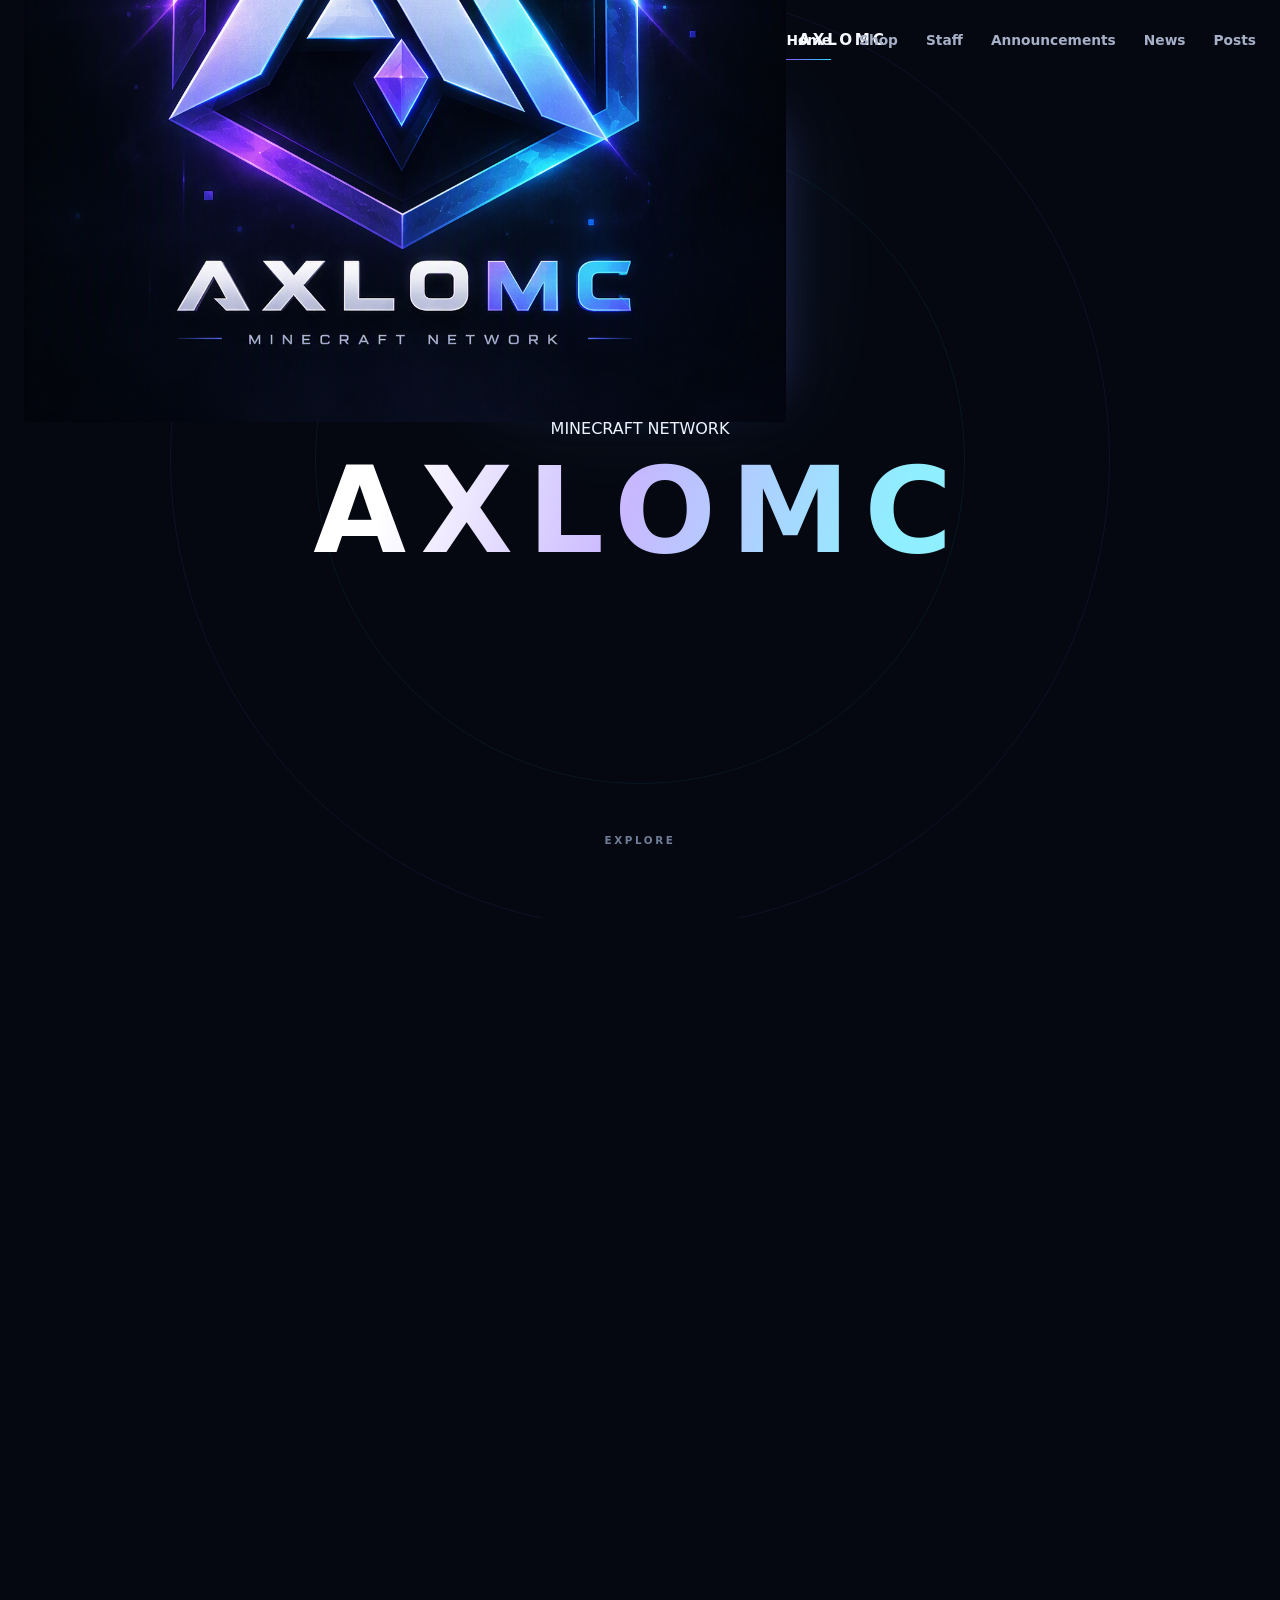
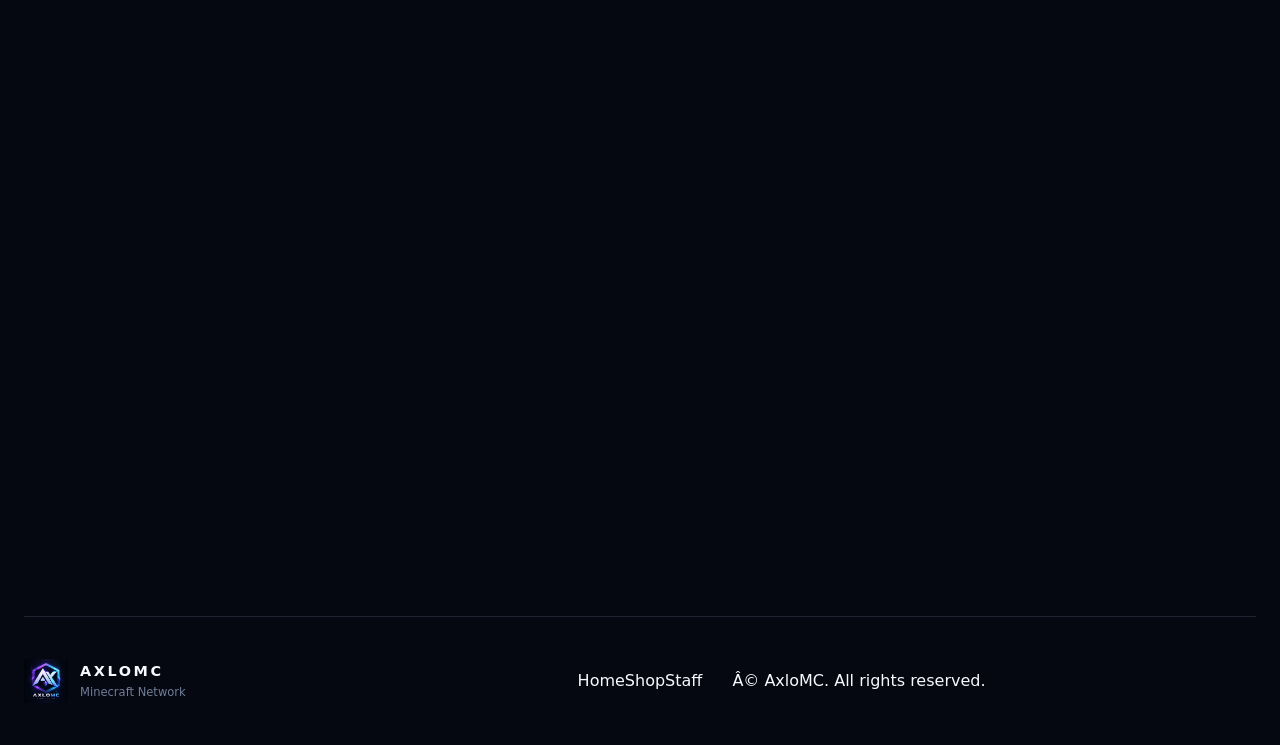
==== commit df1d0e33: "Update index.html" ====
--- a/index.html
+++ b/index.html
@@ -1,298 +1,52 @@
-<<!DOCTYPE html>
+<!DOCTYPE html>
 <html lang="en">
 <head>
-    <meta charset="UTF-8">
-    <meta name="viewport" content="width=device-width, initial-scale=1.0">
-    <meta name="description" content="AxloMC Minecraft Network">
-    <meta name="theme-color" content="#060811">
-
-    <title>AxloMC | Minecraft Network</title>
-
-    <link rel="stylesheet" href="./style.css">
-    <script src="./script.js" defer></script>
+  <meta charset="UTF-8">
+  <meta name="viewport" content="width=device-width, initial-scale=1.0">
+  <meta name="description" content="AxloMC Minecraft Network">
+  <meta name="theme-color" content="#060811">
+  <title>AxloMC | Minecraft Network</title>
+  <link rel="stylesheet" href="./style.css">
+  <script src="./script.js" defer></script>
 </head>
-
 <body>
-    <div class="page-background" aria-hidden="true">
-        <div class="background-grid"></div>
-        <div class="background-glow glow-purple"></div>
-        <div class="background-glow glow-cyan"></div>
-    </div>
-
-    <header class="site-header" id="siteHeader">
-        <a class="brand" href="./index.html" aria-label="AxloMC home">
-            <img
-                class="brand-logo"
-                src="./img/IMG_2433.png"
-                alt="AxloMC logo"
-            >
-            <span>AXLOMC</span>
-        </a>
-
-        <button
-            class="menu-button"
-            id="menuButton"
-            type="button"
-            aria-label="Open navigation"
-            aria-expanded="false"
-            aria-controls="mainNavigation"
-        >
-            <span></span>
-            <span></span>
-            <span></span>
-        </button>
-
-        <nav
-            class="main-navigation"
-            id="mainNavigation"
-            aria-label="Main navigation"
-        >
-            <a href="./index.html" class="active">Home</a>
-            <a href="./shop.html">Shop</a>
-            <a href="./staff.html">Staff</a>
-            <a href="#announcements">Announcements</a>
-            <a href="#news">News</a>
-            <a href="#posts">Posts</a>
-        </nav>
-    </header>
-
-    <main>
-        <section class="hero-section" id="home">
-            <div class="hero-ring hero-ring-large" aria-hidden="true"></div>
-            <div class="hero-ring hero-ring-small" aria-hidden="true"></div>
-
-            <div class="hero-content">
-                <img
-                    class="hero-logo"
-                    src="./img/IMG_2433.png"
-                    alt="AxloMC logo"
-                >
-
-                <p class="hero-label">MINECRAFT NETWORK</p>
-
-                <h1>AXLOMC</h1>
-
-                <div class="typewriter" aria-live="polite">
-                    <span id="typewriterText"></span>
-                    <span
-                        class="typewriter-cursor"
-                        id="typewriterCursor"
-                        aria-hidden="true"
-                    ></span>
-                </div>
-
-                <div class="server-address" id="serverAddress">
-                    <span>SERVER ADDRESS</span>
-                    <strong>play.axlomc.net</strong>
-                </div>
-
-                <div class="hero-actions" id="heroActions">
-                    <button
-                        class="button primary-button"
-                        id="copyIpButton"
-                        type="button"
-                    >
-                        <span id="copyIpButtonText">Copy Server IP</span>
-                    </button>
-
-                    <a
-                        class="button secondary-button"
-                        href="https://discord.gg/"
-                        target="_blank"
-                        rel="noopener noreferrer"
-                    >
-                        Discord
-                    </a>
-
-                    <a
-                        class="button secondary-button"
-                        href="https://www.youtube.com/"
-                        target="_blank"
-                        rel="noopener noreferrer"
-                    >
-                        YouTube
-                    </a>
-                </div>
-
-                <a class="scroll-indicator" href="#explore">
-                    <span>Explore</span>
-                    <span class="scroll-line" aria-hidden="true"></span>
-                </a>
-            </div>
-        </section>
-
-        <section class="explore-section" id="explore">
-            <div class="section-heading reveal">
-                <p class="section-label">DISCOVER AXLOMC</p>
-                <h2>Explore the network.</h2>
-                <p>
-                    Visit the store, meet the team, and follow the latest
-                    developments across AxloMC.
-                </p>
-            </div>
-
-            <div class="feature-grid">
-                <article class="feature-card shop-card rgb-interactive reveal">
-                    <span class="card-number">01</span>
-
-                    <div class="card-content">
-                        <p class="card-label">STORE</p>
-                        <h3>Shop</h3>
-
-                        <p>
-                            Browse ranks, Jewels, rank gifts, Chat Tags,
-                            and limited cosmetic items.
-                        </p>
-
-                        <a class="card-link" href="./shop.html">
-                            <span>Visit Shop</span>
-                            <span aria-hidden="true">→</span>
-                        </a>
-                    </div>
-                </article>
-
-                <article class="feature-card staff-card rgb-interactive reveal">
-                    <span class="card-number">02</span>
-
-                    <div class="card-content">
-                        <p class="card-label">TEAM</p>
-                        <h3>Staff</h3>
-
-                        <p>
-                            Meet the people responsible for moderation,
-                            management, development, and community support.
-                        </p>
-
-                        <a class="card-link" href="./staff.html">
-                            <span>Meet the Team</span>
-                            <span aria-hidden="true">→</span>
-                        </a>
-                    </div>
-                </article>
-
-                <article
-                    class="feature-card announcement-card rgb-interactive reveal"
-                    id="announcements"
-                >
-                    <span class="card-number">03</span>
-
-                    <div class="card-content">
-                        <p class="card-label">OFFICIAL</p>
-                        <h3>Announcements</h3>
-
-                        <p>
-                            Read maintenance schedules, policy changes,
-                            event notices, and official network updates.
-                        </p>
-
-                        <a class="card-link" href="#announcements">
-                            <span>View Announcements</span>
-                            <span aria-hidden="true">→</span>
-                        </a>
-                    </div>
-                </article>
-
-                <article
-                    class="feature-card news-card rgb-interactive reveal"
-                    id="news"
-                >
-                    <span class="card-number">04</span>
-
-                    <div class="card-content">
-                        <p class="card-label">UPDATES</p>
-                        <h3>News</h3>
-
-                        <p>
-                            Discover upcoming game modes, major events,
-                            development progress, and new features.
-                        </p>
-
-                        <a class="card-link" href="#news">
-                            <span>Read News</span>
-                            <span aria-hidden="true">→</span>
-                        </a>
-                    </div>
-                </article>
-
-                <article
-                    class="feature-card posts-card rgb-interactive reveal"
-                    id="posts"
-                >
-                    <span class="card-number">05</span>
-
-                    <div class="card-content">
-                        <p class="card-label">COMMUNITY</p>
-                        <h3>Posts</h3>
-
-                        <p>
-                            Explore community highlights, event recaps,
-                            featured creations, and player stories.
-                        </p>
-
-                        <a class="card-link" href="#posts">
-                            <span>Browse Posts</span>
-                            <span aria-hidden="true">→</span>
-                        </a>
-                    </div>
-                </article>
-            </div>
-        </section>
-
-        <section class="join-section">
-            <div class="join-panel rgb-interactive reveal">
-                <div>
-                    <p class="section-label">ENTER THE NETWORK</p>
-                    <h2>Your next world starts here.</h2>
-
-                    <p>
-                        Copy the server address and join AxloMC when
-                        the network becomes available.
-                    </p>
-                </div>
-
-                <button
-                    class="join-copy-button"
-                    id="joinCopyButton"
-                    type="button"
-                >
-                    <strong>play.axlomc.net</strong>
-                    <span id="joinCopyLabel">Copy IP</span>
-                </button>
-            </div>
-        </section>
-    </main>
-
-    <footer class="site-footer">
-        <div class="footer-brand">
-            <img src="./img/IMG_2433.png" alt="AxloMC logo">
-
-            <div>
-                <strong>AXLOMC</strong>
-                <span>Minecraft Network</span>
-            </div>
+  <div class="page-background" aria-hidden="true"><div class="background-grid"></div><div class="glow glow-purple"></div><div class="glow glow-cyan"></div></div>
+  <header class="site-header" id="siteHeader">
+    <a class="brand" href="./index.html" aria-label="AxloMC home"><img src="./img/IMG_2433.png" alt="AxloMC logo"><span>AXLOMC</span></a>
+    <button class="menu-button" id="menuButton" type="button" aria-label="Open navigation" aria-expanded="false" aria-controls="mainNavigation"><span></span><span></span><span></span></button>
+    <nav class="main-navigation" id="mainNavigation" aria-label="Main navigation">
+      <a class="active" href="./index.html">Home</a><a href="./shop.html">Shop</a><a href="./staff.html">Staff</a><a href="#announcements">Announcements</a><a href="#news">News</a><a href="#posts">Posts</a>
+    </nav>
+  </header>
+  <main>
+    <section class="hero-section" id="home">
+      <div class="hero-ring hero-ring-large" aria-hidden="true"></div><div class="hero-ring hero-ring-small" aria-hidden="true"></div>
+      <div class="hero-content">
+        <img class="hero-logo" src="./img/IMG_2433.png" alt="AxloMC logo">
+        <p class="eyebrow">MINECRAFT NETWORK</p><h1>AXLOMC</h1>
+        <div class="typewriter" aria-live="polite"><span id="typewriterText"></span><span class="cursor" id="typewriterCursor" aria-hidden="true"></span></div>
+        <div class="server-address" id="serverAddress"><span>SERVER ADDRESS</span><strong>play.axlomc.net</strong></div>
+        <div class="hero-actions" id="heroActions">
+          <button class="button button-primary" id="copyIpButton" type="button">Copy Server IP</button>
+          <a class="button button-secondary" href="https://discord.gg/" target="_blank" rel="noopener noreferrer">Discord</a>
+          <a class="button button-secondary" href="https://www.youtube.com/" target="_blank" rel="noopener noreferrer">YouTube</a>
         </div>
-
-        <nav class="footer-navigation" aria-label="Footer navigation">
-            <a href="./index.html">Home</a>
-            <a href="./shop.html">Shop</a>
-            <a href="./staff.html">Staff</a>
-            <a href="#news">News</a>
-            <a href="#posts">Posts</a>
-        </nav>
-
-        <p class="copyright">
-            © <span id="currentYear"></span> AxloMC. All rights reserved.
-        </p>
-    </footer>
-
-    <div
-        class="toast"
-        id="toast"
-        role="status"
-        aria-live="polite"
-        aria-atomic="true"
-    >
-        Server IP copied.
-    </div>
+        <a class="scroll-indicator" href="#explore"><span>Explore</span><i aria-hidden="true"></i></a>
+      </div>
+    </section>
+    <section class="content-section" id="explore">
+      <div class="section-heading reveal"><p class="eyebrow">DISCOVER AXLOMC</p><h2>Explore the network.</h2><p>Visit the store, meet the team, and follow the latest developments across AxloMC.</p></div>
+      <div class="feature-grid">
+        <article class="feature-card wide rgb-interactive reveal"><span class="card-number">01</span><div><p class="eyebrow">STORE</p><h3>Shop</h3><p>Browse ranks, Jewels, rank gifts, Chat Tags, and limited cosmetic items.</p><a class="card-link" href="./shop.html">Visit Shop <span>â</span></a></div></article>
+        <article class="feature-card rgb-interactive reveal"><span class="card-number">02</span><div><p class="eyebrow">TEAM</p><h3>Staff</h3><p>Meet the people responsible for leadership, development, moderation, and community support.</p><a class="card-link" href="./staff.html">Meet the Team <span>â</span></a></div></article>
+        <article class="feature-card third rgb-interactive reveal" id="announcements"><span class="card-number">03</span><div><p class="eyebrow">OFFICIAL</p><h3>Announcements</h3><p>Read maintenance schedules, policy changes, event notices, and official updates.</p><a class="card-link" href="#announcements">View Announcements <span>â</span></a></div></article>
+        <article class="feature-card third rgb-interactive reveal" id="news"><span class="card-number">04</span><div><p class="eyebrow">UPDATES</p><h3>News</h3><p>Discover upcoming game modes, major events, development progress, and new features.</p><a class="card-link" href="#news">Read News <span>â</span></a></div></article>
+        <article class="feature-card third rgb-interactive reveal" id="posts"><span class="card-number">05</span><div><p class="eyebrow">COMMUNITY</p><h3>Posts</h3><p>Explore community highlights, event recaps, featured creations, and player stories.</p><a class="card-link" href="#posts">Browse Posts <span>â</span></a></div></article>
+      </div>
+    </section>
+    <section class="content-section join-section"><div class="join-panel rgb-interactive reveal"><div><p class="eyebrow">ENTER THE NETWORK</p><h2>Your next world starts here.</h2><p>Copy the server address and join AxloMC when the network becomes available.</p></div><button class="copy-panel" id="joinCopyButton" type="button"><strong>play.axlomc.net</strong><span id="joinCopyLabel">Copy IP</span></button></div></section>
+  </main>
+  <footer class="site-footer"><div class="footer-brand"><img src="./img/IMG_2433.png" alt="AxloMC logo"><div><strong>AXLOMC</strong><span>Minecraft Network</span></div></div><nav><a href="./index.html">Home</a><a href="./shop.html">Shop</a><a href="./staff.html">Staff</a></nav><p>Â© <span id="currentYear"></span> AxloMC. All rights reserved.</p></footer>
+  <div class="toast" id="toast" role="status" aria-live="polite">Server IP copied.</div>
 </body>
 </html>
--- a/style.css
+++ b/style.css
@@ -1,13 +1,11 @@
 :root {
     --background: #060811;
-    --surface: rgba(14, 19, 35, 0.78);
+    --surface: rgba(14, 19, 35, 0.88);
     --border: rgba(166, 181, 220, 0.16);
-    --border-bright: rgba(139, 99, 255, 0.58);
     --text: #f7f9ff;
     --text-secondary: #a6b1c8;
     --text-muted: #6f7d98;
     --purple: #8658ff;
-    --purple-light: #b197ff;
     --cyan: #26d9ff;
     --cyan-light: #96f0ff;
     --success: #76efc1;
@@ -24,7 +22,7 @@
 
 html {
     scroll-behavior: smooth;
-    scroll-padding-top: calc(var(--header-height) + 24px);
+    scroll-padding-top: 100px;
 }
 
 body {
@@ -33,7 +31,13 @@
     overflow-x: hidden;
     color: var(--text);
     background: var(--background);
-    font-family: "Inter", system-ui, -apple-system, BlinkMacSystemFont, "Segoe UI", sans-serif;
+    font-family:
+        Inter,
+        system-ui,
+        -apple-system,
+        BlinkMacSystemFont,
+        "Segoe UI",
+        sans-serif;
     line-height: 1.6;
     text-rendering: optimizeLegibility;
     -webkit-font-smoothing: antialiased;
@@ -71,10 +75,10 @@
     pointer-events: none;
 }
 
-.grid-background {
+.background-grid {
     position: absolute;
     inset: 0;
-    opacity: 0.17;
+    opacity: 0.15;
     background-image:
         linear-gradient(
             rgba(255, 255, 255, 0.035) 1px,
@@ -86,28 +90,26 @@
             transparent 1px
         );
     background-size: 56px 56px;
-    mask-image: linear-gradient(to bottom, black, transparent 95%);
-    -webkit-mask-image: linear-gradient(to bottom, black, transparent 95%);
 }
 
 .background-glow {
     position: absolute;
-    width: 620px;
-    height: 620px;
+    width: 650px;
+    height: 650px;
     border-radius: 50%;
-    opacity: 0.17;
-    filter: blur(140px);
-}
-
-.background-glow-purple {
-    top: -260px;
-    left: -220px;
+    opacity: 0.16;
+    filter: blur(150px);
+}
+
+.glow-purple {
+    top: -270px;
+    left: -250px;
     background: var(--purple);
 }
 
-.background-glow-cyan {
-    right: -280px;
-    bottom: -320px;
+.glow-cyan {
+    right: -300px;
+    bottom: -330px;
     background: var(--cyan);
 }
 
@@ -126,14 +128,14 @@
     border-bottom: 1px solid transparent;
     transition:
         height var(--transition),
-        background-color var(--transition),
+        background var(--transition),
         border-color var(--transition);
 }
 
 .site-header.scrolled {
     height: 70px;
     border-bottom-color: var(--border);
-    background: rgba(6, 8, 17, 0.82);
+    background: rgba(6, 8, 17, 0.9);
     backdrop-filter: blur(20px);
     -webkit-backdrop-filter: blur(20px);
 }
@@ -151,19 +153,19 @@
     width: 42px;
     height: 42px;
     object-fit: contain;
-    filter: drop-shadow(0 0 12px rgba(134, 88, 255, 0.45));
+    filter: drop-shadow(0 0 12px rgba(134, 88, 255, 0.4));
 }
 
 .main-navigation {
     display: flex;
     align-items: center;
-    gap: 30px;
+    gap: 28px;
 }
 
 .main-navigation a {
     position: relative;
     color: var(--text-secondary);
-    font-size: 0.87rem;
+    font-size: 0.86rem;
     font-weight: 600;
     transition: color var(--transition);
 }
@@ -177,19 +179,17 @@
     height: 1px;
     background: linear-gradient(90deg, var(--purple), var(--cyan));
     transform: scaleX(0);
-    transform-origin: right;
     transition: transform var(--transition);
 }
 
 .main-navigation a:hover,
-.main-navigation a:focus-visible {
+.main-navigation a.active {
     color: var(--text);
 }
 
 .main-navigation a:hover::after,
-.main-navigation a:focus-visible::after {
+.main-navigation a.active::after {
     transform: scaleX(1);
-    transform-origin: left;
 }
 
 .menu-button {
@@ -236,7 +236,7 @@
     padding: calc(var(--header-height) + 40px) 24px 60px;
 }
 
-.hero-decoration {
+.hero-ring {
     position: absolute;
     top: 50%;
     left: 50%;
@@ -246,15 +246,12 @@
     pointer-events: none;
 }
 
-.hero-decoration-large {
+.hero-ring-large {
     width: min(940px, 90vw);
     border: 1px solid rgba(134, 88, 255, 0.1);
-    box-shadow:
-        0 0 120px rgba(83, 55, 185, 0.15),
-        inset 0 0 100px rgba(38, 217, 255, 0.025);
-}
-
-.hero-decoration-small {
+}
+
+.hero-ring-small {
     width: min(650px, 72vw);
     border: 1px solid rgba(38, 217, 255, 0.08);
 }
@@ -271,36 +268,33 @@
 
 .hero-logo {
     width: clamp(170px, 24vw, 270px);
-    max-height: 270px;
     margin-bottom: 24px;
-    object-fit: contain;
     opacity: 0;
     transform: translateY(24px) scale(0.92);
     filter:
         drop-shadow(0 0 24px rgba(134, 88, 255, 0.32))
         drop-shadow(0 0 58px rgba(38, 217, 255, 0.12));
-    animation: logo-entrance 1.1s 0.15s cubic-bezier(0.16, 1, 0.3, 1) forwards;
-}
-
-@keyframes logo-entrance {
+    animation: hero-logo-entry 1s 0.15s forwards;
+}
+
+@keyframes hero-logo-entry {
     to {
         opacity: 1;
         transform: translateY(0) scale(1);
     }
 }
 
-.hero-label {
-    margin-bottom: 12px;
-    color: var(--cyan-light);
-    font-size: 0.72rem;
+.hero-label,
+.section-label,
+.card-label {
+    color: var(--cyan);
+    font-size: 0.68rem;
     font-weight: 700;
-    letter-spacing: 0.4em;
-    opacity: 0;
-    transform: translateY(18px);
-    animation: fade-up 0.8s 0.6s forwards;
+    letter-spacing: 0.24em;
 }
 
 .hero-content h1 {
+    margin-top: 12px;
     color: transparent;
     background: linear-gradient(
         105deg,
@@ -312,18 +306,8 @@
     -webkit-background-clip: text;
     font-size: clamp(3.5rem, 10vw, 7.5rem);
     font-weight: 800;
-    letter-spacing: clamp(0.08em, 1.3vw, 0.18em);
+    letter-spacing: 0.12em;
     line-height: 0.95;
-    opacity: 0;
-    transform: translateY(18px);
-    animation: fade-up 0.85s 0.72s forwards;
-}
-
-@keyframes fade-up {
-    to {
-        opacity: 1;
-        transform: translateY(0);
-    }
 }
 
 .typewriter {
@@ -332,7 +316,6 @@
     color: var(--text-secondary);
     font-size: clamp(1rem, 2.3vw, 1.35rem);
     font-weight: 500;
-    letter-spacing: 0.025em;
 }
 
 .typewriter-cursor {
@@ -363,7 +346,7 @@
     padding: 10px 16px;
     border: 1px solid var(--border);
     border-radius: 999px;
-    background: rgba(13, 18, 32, 0.64);
+    background: rgba(13, 18, 32, 0.66);
     opacity: 0;
     transform: translateY(18px);
     transition:
@@ -386,25 +369,24 @@
 .server-address strong {
     color: var(--cyan-light);
     font-size: 0.84rem;
-    letter-spacing: 0.05em;
-}
-
-.hero-buttons {
+}
+
+.hero-actions {
     display: flex;
     flex-wrap: wrap;
     justify-content: center;
     gap: 13px;
     margin-top: 28px;
     opacity: 0;
-    transform: translateY(24px) scale(0.97);
+    transform: translateY(24px);
     transition:
         opacity 750ms ease,
-        transform 750ms cubic-bezier(0.16, 1, 0.3, 1);
-}
-
-.hero-buttons.visible {
+        transform 750ms ease;
+}
+
+.hero-actions.visible {
     opacity: 1;
-    transform: translateY(0) scale(1);
+    transform: translateY(0);
 }
 
 .button {
@@ -418,21 +400,15 @@
     border-radius: 13px;
     font-size: 0.88rem;
     font-weight: 700;
-    letter-spacing: 0.025em;
     cursor: pointer;
     transition:
         transform var(--transition),
         border-color var(--transition),
-        background var(--transition),
         box-shadow var(--transition);
 }
 
 .button:hover {
     transform: translateY(-3px);
-}
-
-.button:active {
-    transform: translateY(-1px) scale(0.98);
 }
 
 .primary-button {
@@ -442,33 +418,16 @@
         #6b78ff 55%,
         var(--cyan)
     );
-    box-shadow:
-        0 12px 36px rgba(97, 72, 225, 0.24),
-        inset 0 1px 0 rgba(255, 255, 255, 0.2);
-}
-
-.primary-button:hover {
-    box-shadow:
-        0 16px 42px rgba(97, 72, 225, 0.36),
-        0 0 26px rgba(38, 217, 255, 0.12);
 }
 
 .primary-button.copied {
     color: #061810;
-    background: linear-gradient(125deg, #2cbf91, var(--success));
+    background: var(--success);
 }
 
 .secondary-button {
     border-color: var(--border);
-    background: rgba(14, 19, 34, 0.7);
-    backdrop-filter: blur(12px);
-    -webkit-backdrop-filter: blur(12px);
-}
-
-.secondary-button:hover {
-    border-color: rgba(134, 88, 255, 0.55);
-    background: rgba(24, 30, 52, 0.88);
-    box-shadow: 0 12px 38px rgba(67, 43, 148, 0.16);
+    background: rgba(14, 19, 34, 0.72);
 }
 
 .scroll-indicator {
@@ -476,15 +435,12 @@
     align-items: center;
     flex-direction: column;
     gap: 10px;
-    margin-top: 54px;
+    margin-top: 50px;
     color: var(--text-muted);
     font-size: 0.65rem;
     font-weight: 700;
     letter-spacing: 0.25em;
     text-transform: uppercase;
-    opacity: 0;
-    transform: translateY(18px);
-    animation: fade-up 0.8s 3.8s forwards;
 }
 
 .scroll-line {
@@ -521,44 +477,30 @@
 .join-section {
     width: min(var(--content-width), calc(100% - 48px));
     margin: 0 auto;
-    padding: 120px 0;
-}
-
-.explore-section {
-    padding-top: 135px;
+    padding: 110px 0;
 }
 
 .section-heading {
-    max-width: 700px;
-    margin-bottom: 58px;
-}
-
-.section-label,
-.card-label {
-    color: var(--cyan);
-    font-size: 0.68rem;
-    font-weight: 700;
-    letter-spacing: 0.25em;
+    max-width: 720px;
+    margin-bottom: 56px;
 }
 
 .section-heading h2,
-.join-content h2 {
+.join-panel h2 {
     margin-top: 12px;
-    font-size: clamp(2.3rem, 5vw, 4.5rem);
+    font-size: clamp(2.3rem, 5vw, 4.4rem);
     font-weight: 800;
     letter-spacing: -0.045em;
     line-height: 1.05;
 }
 
 .section-heading > p:last-child,
-.join-content > p:last-child {
-    max-width: 620px;
+.join-panel > div > p:last-child {
     margin-top: 20px;
     color: var(--text-secondary);
-    font-size: 1.03rem;
-}
-
-.card-grid {
+}
+
+.feature-grid {
     display: grid;
     grid-template-columns: repeat(12, 1fr);
     gap: 20px;
@@ -572,85 +514,24 @@
     padding: 32px;
     border: 1px solid var(--border);
     border-radius: 25px;
-    background:
-        linear-gradient(
-            145deg,
-            rgba(20, 27, 49, 0.8),
-            rgba(10, 14, 27, 0.85)
-        ),
-        var(--surface);
-    box-shadow: 0 20px 70px rgba(0, 0, 0, 0.16);
-    transition:
-        transform 350ms cubic-bezier(0.16, 1, 0.3, 1),
-        border-color 350ms ease,
-        box-shadow 350ms ease;
-}
-
-.feature-card::before {
-    content: "";
-    position: absolute;
-    top: -80px;
-    right: -80px;
-    width: 220px;
-    height: 220px;
-    border-radius: 50%;
-    background: var(--card-glow, var(--purple));
-    filter: blur(85px);
-    opacity: 0.15;
-    transition:
-        opacity 350ms ease,
-        transform 350ms ease;
-}
-
-.feature-card::after {
-    content: "";
-    position: absolute;
-    inset: 0;
-    border-radius: inherit;
     background: linear-gradient(
-        120deg,
-        transparent 20%,
-        rgba(255, 255, 255, 0.035),
-        transparent 70%
+        145deg,
+        rgba(20, 27, 49, 0.84),
+        rgba(10, 14, 27, 0.94)
     );
-    pointer-events: none;
-}
-
-.feature-card:hover {
-    transform: translateY(-8px);
-    border-color: var(--border-bright);
-    box-shadow:
-        0 30px 90px rgba(0, 0, 0, 0.24),
-        0 0 36px rgba(105, 69, 224, 0.1);
-}
-
-.feature-card:hover::before {
-    opacity: 0.25;
-    transform: scale(1.15);
 }
 
 .shop-card {
-    --card-glow: var(--purple);
     grid-column: span 7;
 }
 
 .staff-card {
-    --card-glow: var(--cyan);
     grid-column: span 5;
 }
 
-.announcement-card {
-    --card-glow: #6f79ff;
-    grid-column: span 4;
-}
-
-.news-card {
-    --card-glow: var(--cyan);
-    grid-column: span 4;
-}
-
+.announcement-card,
+.news-card,
 .posts-card {
-    --card-glow: var(--purple-light);
     grid-column: span 4;
 }
 
@@ -661,13 +542,11 @@
     color: rgba(255, 255, 255, 0.07);
     font-size: 4.8rem;
     font-weight: 800;
-    letter-spacing: -0.07em;
-    line-height: 1;
 }
 
 .card-content {
     position: relative;
-    z-index: 1;
+    z-index: 2;
     width: 100%;
     display: flex;
     align-items: flex-start;
@@ -677,11 +556,9 @@
 .card-content h3 {
     margin-top: auto;
     font-size: clamp(1.8rem, 3vw, 2.6rem);
-    letter-spacing: -0.04em;
 }
 
 .card-content > p:not(.card-label) {
-    max-width: 500px;
     margin-top: 14px;
     color: var(--text-secondary);
 }
@@ -697,69 +574,17 @@
 
 .card-link span:last-child {
     color: var(--cyan);
-    transition: transform var(--transition);
-}
-
-.card-link:hover span:last-child {
-    transform: translateX(5px);
-}
-
-.join-section {
-    padding-top: 70px;
 }
 
 .join-panel {
-    position: relative;
     display: flex;
     align-items: center;
     justify-content: space-between;
     gap: 50px;
-    overflow: hidden;
     padding: clamp(36px, 7vw, 76px);
-    border: 1px solid rgba(134, 88, 255, 0.3);
+    border: 1px solid var(--border);
     border-radius: 30px;
-    background:
-        radial-gradient(
-            circle at 85% 20%,
-            rgba(38, 217, 255, 0.12),
-            transparent 32%
-        ),
-        radial-gradient(
-            circle at 8% 100%,
-            rgba(134, 88, 255, 0.17),
-            transparent 40%
-        ),
-        rgba(13, 18, 34, 0.88);
-}
-
-.join-panel::before {
-    content: "";
-    position: absolute;
-    inset: 0;
-    opacity: 0.12;
-    background-image:
-        linear-gradient(
-            rgba(255, 255, 255, 0.09) 1px,
-            transparent 1px
-        ),
-        linear-gradient(
-            90deg,
-            rgba(255, 255, 255, 0.09) 1px,
-            transparent 1px
-        );
-    background-size: 42px 42px;
-    mask-image: linear-gradient(90deg, transparent, black);
-    -webkit-mask-image: linear-gradient(90deg, transparent, black);
-}
-
-.join-content,
-.join-copy-button {
-    position: relative;
-    z-index: 1;
-}
-
-.join-content {
-    max-width: 690px;
+    background: rgba(13, 18, 34, 0.88);
 }
 
 .join-copy-button {
@@ -773,30 +598,98 @@
     border-radius: 16px;
     background: rgba(7, 12, 24, 0.72);
     cursor: pointer;
-    transition:
-        transform var(--transition),
-        border-color var(--transition),
-        box-shadow var(--transition);
-}
-
-.join-copy-button:hover {
-    transform: translateY(-4px);
-    border-color: var(--cyan);
-    box-shadow: 0 18px 50px rgba(38, 217, 255, 0.1);
-}
-
-.join-address {
+}
+
+.join-copy-button strong {
     color: var(--cyan-light);
-    font-size: 1rem;
-    font-weight: 700;
-}
-
-.join-copy-label {
+}
+
+.join-copy-button span {
     color: var(--text-muted);
     font-size: 0.76rem;
     font-weight: 700;
-    letter-spacing: 0.1em;
-    text-transform: uppercase;
+}
+
+.rgb-interactive {
+    isolation: isolate;
+    cursor: pointer;
+    transition:
+        transform 260ms ease,
+        border-color 260ms ease,
+        box-shadow 260ms ease;
+}
+
+.rgb-interactive:hover {
+    transform: translateY(-6px);
+}
+
+.rgb-interactive::before {
+    content: "";
+    position: absolute;
+    z-index: -2;
+    inset: -3px;
+    border-radius: inherit;
+    opacity: 0;
+    background: conic-gradient(
+        from var(--rgb-angle),
+        #ff3b7b,
+        #ff9f43,
+        #f5e642,
+        #42ef78,
+        #2ee8ff,
+        #4e65ff,
+        #a855f7,
+        #ff3b7b
+    );
+    transition: opacity 220ms ease;
+}
+
+.rgb-interactive::after {
+    content: "";
+    position: absolute;
+    z-index: -1;
+    inset: 1px;
+    border-radius: calc(inherit - 1px);
+    background: #0d1323;
+    pointer-events: none;
+}
+
+.rgb-interactive.rgb-active::before {
+    opacity: 1;
+    animation: rgb-rotation 2.8s linear infinite;
+    filter: drop-shadow(0 0 14px rgba(38, 217, 255, 0.45));
+}
+
+.rgb-interactive.rgb-active {
+    border-color: transparent;
+    box-shadow:
+        0 0 20px rgba(168, 85, 247, 0.3),
+        0 0 42px rgba(38, 217, 255, 0.18);
+}
+
+@property --rgb-angle {
+    syntax: "<angle>";
+    initial-value: 0deg;
+    inherits: false;
+}
+
+@keyframes rgb-rotation {
+    to {
+        --rgb-angle: 360deg;
+    }
+}
+
+.reveal {
+    opacity: 0;
+    transform: translateY(34px);
+    transition:
+        opacity 760ms ease,
+        transform 760ms ease;
+}
+
+.reveal.visible {
+    opacity: 1;
+    transform: translateY(0);
 }
 
 .site-footer {
@@ -805,7 +698,7 @@
     grid-template-columns: 1fr auto 1fr;
     align-items: center;
     gap: 30px;
-    margin: 40px auto 0;
+    margin: 30px auto 0;
     padding: 42px 0;
     border-top: 1px solid var(--border);
 }
@@ -842,18 +735,13 @@
     display: flex;
     flex-wrap: wrap;
     justify-content: center;
-    gap: 22px;
+    gap: 18px;
 }
 
 .footer-navigation a {
     color: var(--text-secondary);
     font-size: 0.78rem;
     font-weight: 600;
-    transition: color var(--transition);
-}
-
-.footer-navigation a:hover {
-    color: var(--cyan-light);
 }
 
 .copyright {
@@ -870,10 +758,7 @@
     border: 1px solid rgba(118, 239, 193, 0.36);
     border-radius: 13px;
     color: var(--success);
-    background: rgba(8, 24, 19, 0.94);
-    box-shadow: 0 18px 50px rgba(0, 0, 0, 0.28);
-    font-size: 0.84rem;
-    font-weight: 700;
+    background: rgba(8, 24, 19, 0.95);
     opacity: 0;
     pointer-events: none;
     transform: translateY(20px);
@@ -887,25 +772,12 @@
     transform: translateY(0);
 }
 
-.reveal {
-    opacity: 0;
-    transform: translateY(38px);
-    transition:
-        opacity 800ms ease,
-        transform 800ms cubic-bezier(0.16, 1, 0.3, 1);
-}
-
-.reveal.visible {
-    opacity: 1;
-    transform: translateY(0);
-}
-
 :focus-visible {
     outline: 2px solid var(--cyan);
     outline-offset: 4px;
 }
 
-@media (max-width: 960px) {
+@media (max-width: 900px) {
     .shop-card,
     .staff-card {
         grid-column: span 6;
@@ -915,11 +787,6 @@
     .news-card,
     .posts-card {
         grid-column: span 4;
-    }
-
-    .join-panel {
-        align-items: flex-start;
-        flex-direction: column;
     }
 
     .site-footer {
@@ -959,13 +826,10 @@
         padding: 14px;
         border: 1px solid var(--border);
         border-radius: 18px;
-        background: rgba(8, 11, 22, 0.96);
-        box-shadow: 0 24px 70px rgba(0, 0, 0, 0.38);
-        backdrop-filter: blur(22px);
-        -webkit-backdrop-filter: blur(22px);
+        background: rgba(8, 11, 22, 0.98);
         opacity: 0;
         pointer-events: none;
-        transform: translateY(-12px) scale(0.98);
+        transform: translateY(-12px);
         transition:
             opacity var(--transition),
             transform var(--transition);
@@ -974,59 +838,14 @@
     .main-navigation.open {
         opacity: 1;
         pointer-events: auto;
-        transform: translateY(0) scale(1);
+        transform: translateY(0);
     }
 
     .main-navigation a {
         padding: 15px;
-        border-radius: 10px;
-    }
-
-    .main-navigation a::after {
-        display: none;
-    }
-
-    .main-navigation a:hover {
-        background: rgba(134, 88, 255, 0.1);
-    }
-
-    .hero-section {
-        padding-right: 18px;
-        padding-left: 18px;
-    }
-
-    .hero-decoration-large {
-        width: 115vw;
-    }
-
-    .hero-decoration-small {
-        width: 87vw;
-    }
-
-    .server-address {
-        align-items: flex-start;
-        flex-direction: column;
-        gap: 3px;
-        border-radius: 14px;
-        text-align: left;
-    }
-
-    .hero-buttons {
-        width: min(100%, 420px);
-        flex-direction: column;
-    }
-
-    .button {
-        width: 100%;
-    }
-
-    .explore-section,
-    .join-section {
-        width: min(100% - 32px, var(--content-width));
-        padding: 90px 0;
-    }
-
-    .card-grid {
+    }
+
+    .feature-grid {
         grid-template-columns: 1fr;
     }
 
@@ -1038,64 +857,48 @@
         grid-column: auto;
     }
 
-    .feature-card {
-        min-height: 310px;
-        padding: 26px;
+    .explore-section,
+    .join-section {
+        width: min(100% - 32px, var(--content-width));
+        padding: 80px 0;
     }
 
     .join-panel {
-        padding: 34px 24px;
-        border-radius: 24px;
+        align-items: flex-start;
+        flex-direction: column;
     }
 
     .join-copy-button {
         width: 100%;
-        min-width: 0;
     }
 
     .site-footer {
         width: calc(100% - 32px);
     }
-
-    .footer-navigation {
-        gap: 15px;
-    }
-
-    .toast {
-        right: 16px;
-        bottom: 16px;
-        left: 16px;
-        text-align: center;
-    }
-}
-
-@media (max-width: 420px) {
-    .brand {
-        font-size: 0.82rem;
-    }
-
+}
+
+@media (max-width: 520px) {
     .hero-content h1 {
-        letter-spacing: 0.07em;
-    }
-
-    .hero-label {
-        letter-spacing: 0.26em;
-    }
-
-    .typewriter {
-        min-height: 62px;
-    }
-
-    .scroll-indicator {
-        margin-top: 38px;
+        font-size: 3.2rem;
+    }
+
+    .hero-actions {
+        width: 100%;
+        flex-direction: column;
+    }
+
+    .button {
+        width: 100%;
+    }
+
+    .server-address {
+        align-items: flex-start;
+        flex-direction: column;
+        border-radius: 14px;
     }
 }
 
 @media (prefers-reduced-motion: reduce) {
-    html {
-        scroll-behavior: auto;
-    }
-
     *,
     *::before,
     *::after {
@@ -1104,13 +907,8 @@
         transition-duration: 0.01ms !important;
     }
 
-    .hero-logo,
-    .hero-label,
-    .hero-content h1,
-    .scroll-indicator,
-    .server-address,
-    .hero-buttons,
-    .reveal {
+    .reveal,
+    .hero-logo {
         opacity: 1;
         transform: none;
     }
